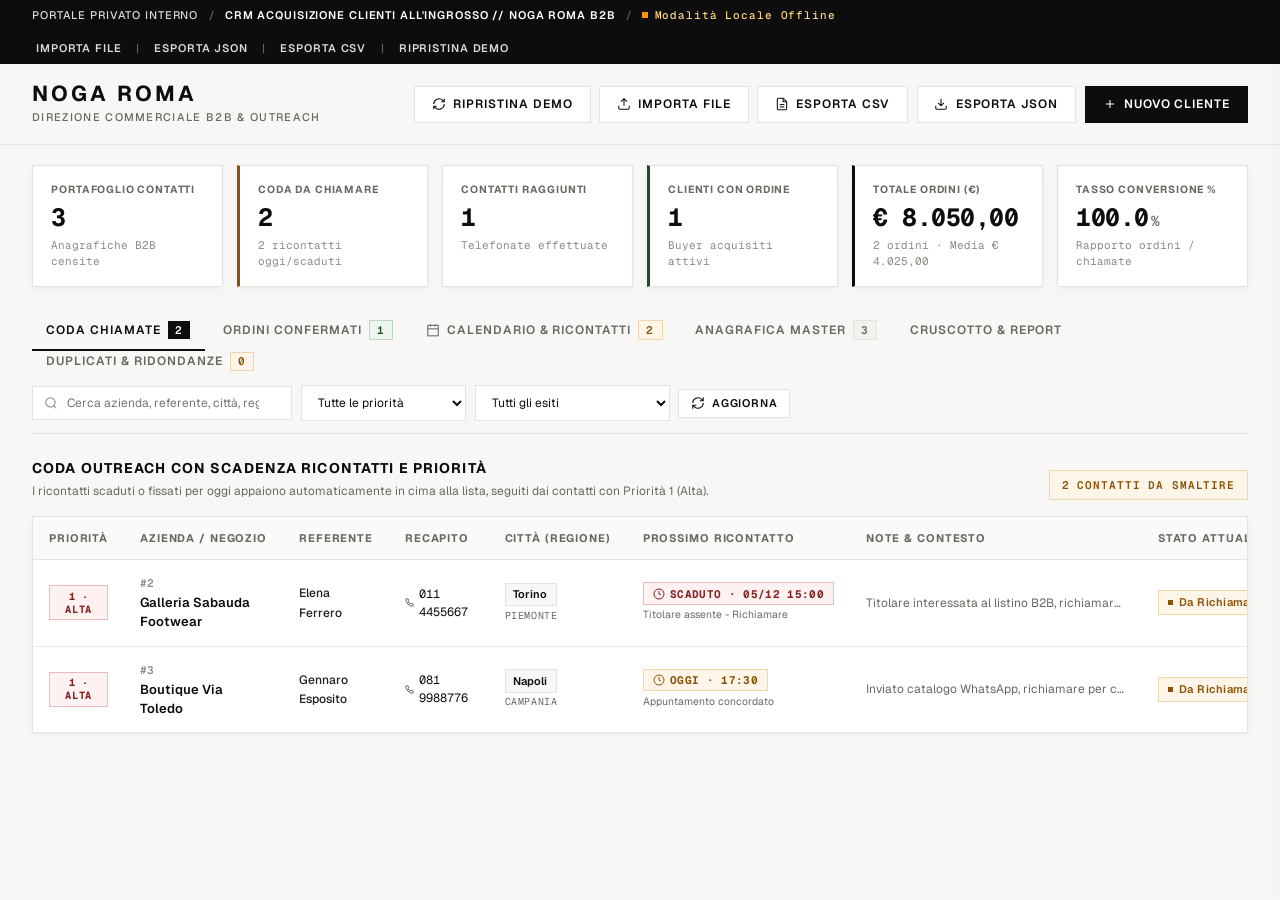
==== NOGA Gestionale.app/Contents/Resources/app/index.html @ 9439042c "feat(macos): add native macOS .app bundle generator crea_app_mac.py and 2h callback slot (MACOS-005)" ====
<!DOCTYPE html>
<html lang="it">
<head>
  <meta charset="UTF-8">
  <meta name="viewport" content="width=device-width, initial-scale=1.0">
  <title>NOGA ROMA | Gestionale B2B &amp; Acquisizione Clienti all'Ingrosso</title>
  <meta name="description" content="Piattaforma gestionale interna NOGA ROMA per l'acquisizione buyer all'ingrosso, calendarizzazione ricontatti in tempo reale, gestione ordini B2B e analisi territoriale.">

  <!-- Font ufficiale Geist & Geist Mono ispirato all'ecosistema NOGA ROMA -->
  <link rel="preconnect" href="https://fonts.googleapis.com">
  <link rel="preconnect" href="https://fonts.gstatic.com" crossorigin>
  <link href="https://fonts.googleapis.com/css2?family=Geist+Mono:wght@400;500;600;700&family=Geist:wght@300;400;500;600;700&display=swap" rel="stylesheet">

  <link rel="stylesheet" href="style.css">
</head>
<body>

  <!-- Top Announcement Bar (Stile Atelier NOGA ROMA) -->
  <div class="top-announcement-bar">
    <div class="announcement-content">
      <div class="announcement-left">
        <span class="system-tag">PORTALE PRIVATO INTERNO</span>
        <span class="divider">/</span>
        <span class="system-desc">CRM ACQUISIZIONE CLIENTI ALL'INGROSSO // NOGA ROMA B2B</span>
        <span class="divider">/</span>
        <span class="db-status-indicator online" id="dbStatusIndicator">
          <span class="status-dot"></span> SQLite Attivo (crm_ingrosso.db)
        </span>
      </div>
      <div class="announcement-actions">
        <button type="button" class="top-bar-link" id="topBtnImporta">Importa File</button>
        <span class="divider">|</span>
        <button type="button" class="top-bar-link" id="topBtnEsportaJson">Esporta JSON</button>
        <span class="divider">|</span>
        <button type="button" class="top-bar-link" id="topBtnEsportaCsv">Esporta CSV</button>
        <span class="divider">|</span>
        <button type="button" class="top-bar-link" id="topBtnRipristinaDemo">Ripristina Demo</button>
      </div>
    </div>
  </div>

  <!-- Header Principale Minimal & Luxury -->
  <header class="main-header">
    <div class="header-inner">
      <div class="brand-area">
        <h1 class="brand-title">NOGA ROMA</h1>
        <span class="brand-subtitle">DIREZIONE COMMERCIALE B2B &amp; OUTREACH</span>
      </div>

      <div class="header-actions">
        <button type="button" class="btn btn-outline" id="btnRipristinaDemo" title="Carica il dataset dimostrativo con ordini, ricontatti, regioni e duplicati">
          <svg class="icon" aria-hidden="true" viewBox="0 0 24 24" fill="none" stroke="currentColor" stroke-width="1.8">
            <path d="M3 12a9 9 0 0 1 15-6.7L21 8M21 3v5h-5M21 12a9 9 0 0 1-15 6.7L3 16M3 21v-5h5"/>
          </svg>
          Ripristina Demo
        </button>

        <button type="button" class="btn btn-outline" id="btnImportaJson" title="Importa da JSON, CSV, TXT o Copia-Incolla Excel">
          <svg class="icon" aria-hidden="true" viewBox="0 0 24 24" fill="none" stroke="currentColor" stroke-width="1.8">
            <path d="M21 15v4a2 2 0 0 1-2 2H5a2 2 0 0 1-2-2v-4M17 8l-5-5-5 5M12 3v12"/>
          </svg>
          Importa File
        </button>

        <button type="button" class="btn btn-outline" id="btnEsportaCsv" title="Scarica anagrafica e ordini in formato CSV per Excel">
          <svg class="icon" aria-hidden="true" viewBox="0 0 24 24" fill="none" stroke="currentColor" stroke-width="1.8">
            <path d="M14 2H6a2 2 0 0 0-2 2v16a2 2 0 0 0 2 2h12a2 2 0 0 0 2-2V8z"/>
            <polyline points="14 2 14 8 20 8"/>
            <line x1="8" y1="13" x2="16" y2="13"/>
            <line x1="8" y1="17" x2="16" y2="17"/>
          </svg>
          Esporta CSV
        </button>

        <button type="button" class="btn btn-outline" id="btnEsportaJson" title="Scarica backup completo in formato JSON">
          <svg class="icon" aria-hidden="true" viewBox="0 0 24 24" fill="none" stroke="currentColor" stroke-width="1.8">
            <path d="M21 15v4a2 2 0 0 1-2 2H5a2 2 0 0 1-2-2v-4M7 10l5 5 5-5M12 15V3"/>
          </svg>
          Esporta JSON
        </button>

        <button type="button" class="btn btn-primary" id="btnNuovoContatto">
          <svg class="icon" aria-hidden="true" viewBox="0 0 24 24" fill="none" stroke="currentColor" stroke-width="1.8">
            <path d="M12 5v14M5 12h14"/>
          </svg>
          Nuovo Cliente
        </button>
      </div>
    </div>
  </header>

  <!-- Cruscotto KPI Ribbon (6 Contatori) -->
  <section class="kpi-section" aria-label="Indicatori chiave di prestazione">
    <div class="kpi-grid kpi-grid-6">
      <div class="kpi-card" id="kpiTotaliCard">
        <div class="kpi-label">Portafoglio Contatti</div>
        <div class="kpi-value" id="kpiTotali">0</div>
        <div class="kpi-meta">Anagrafiche B2B censite</div>
      </div>

      <div class="kpi-card highlight-urgent" id="kpiDaChiamareCard">
        <div class="kpi-label">Coda Da Chiamare</div>
        <div class="kpi-value" id="kpiDaChiamare">0</div>
        <div class="kpi-meta" id="kpiDaChiamareMeta">Ordinati per scadenza e priorità</div>
      </div>

      <div class="kpi-card" id="kpiChiamatiCard">
        <div class="kpi-label">Contatti Raggiunti</div>
        <div class="kpi-value" id="kpiChiamati">0</div>
        <div class="kpi-meta">Telefonate effettuate</div>
      </div>

      <div class="kpi-card highlight-success" id="kpiOrdiniCard">
        <div class="kpi-label">Clienti con Ordine</div>
        <div class="kpi-value" id="kpiInteressati">0</div>
        <div class="kpi-meta">Buyer acquisiti attivi</div>
      </div>

      <div class="kpi-card highlight-noir" id="kpiFatturatoCard">
        <div class="kpi-label">Totale Ordini (&euro;)</div>
        <div class="kpi-value" id="kpiFatturato">&euro; 0,00</div>
        <div class="kpi-meta" id="kpiFatturatoMeta">0 ordini &middot; Media &euro; 0,00</div>
      </div>

      <div class="kpi-card" id="kpiConversionCard">
        <div class="kpi-label">Tasso Conversione %</div>
        <div class="kpi-value"><span id="kpiTasso">0.0</span><small>%</small></div>
        <div class="kpi-meta">Rapporto ordini / chiamate</div>
      </div>
    </div>
  </section>

  <!-- Contenitore Principale delle 6 Viste -->
  <main class="main-container">

    <!-- Barra Navigazione a 6 Tab + Filtri Rapidi -->
    <div class="view-navigation-bar">
      <nav class="nav-tabs" aria-label="Viste principali del gestionale">
        <button type="button" class="tab-btn active" data-tab="tab-coda">
          <span class="tab-title">Coda Chiamate</span>
          <span class="tab-badge" id="badgeCodaCount">0</span>
        </button>

        <button type="button" class="tab-btn" data-tab="tab-ordini">
          <span class="tab-title">Ordini Confermati</span>
          <span class="tab-badge success" id="badgeOrdiniCount">0</span>
        </button>

        <button type="button" class="tab-btn" data-tab="tab-calendario">
          <svg class="icon tab-icon" aria-hidden="true" viewBox="0 0 24 24" fill="none" stroke="currentColor" stroke-width="1.8">
            <rect x="3" y="4" width="18" height="18" rx="0" ry="0"/>
            <line x1="16" y1="2" x2="16" y2="6"/>
            <line x1="8" y1="2" x2="8" y2="6"/>
            <line x1="3" y1="10" x2="21" y2="10"/>
          </svg>
          <span class="tab-title">Calendario &amp; Ricontatti</span>
          <span class="tab-badge warning" id="badgeCalendarioCount" title="Appuntamenti di Oggi + Scaduti">0</span>
        </button>

        <button type="button" class="tab-btn" data-tab="tab-anagrafica">
          <span class="tab-title">Anagrafica Master</span>
          <span class="tab-badge secondary" id="badgeTotaleCount">0</span>
        </button>

        <button type="button" class="tab-btn" data-tab="tab-analitiche">
          <span class="tab-title">Cruscotto &amp; Report</span>
        </button>

        <button type="button" class="tab-btn" data-tab="tab-duplicati">
          <span class="tab-title">Duplicati &amp; Ridondanze</span>
          <span class="tab-badge warning" id="badgeDuplicatiCount">0</span>
        </button>
      </nav>

      <!-- Barra di Ricerca Veloce e Filtri Globali -->
      <div class="quick-filter-area">
        <div class="search-input-wrapper">
          <svg class="search-icon" aria-hidden="true" viewBox="0 0 24 24" fill="none" stroke="currentColor" stroke-width="1.8">
            <circle cx="11" cy="11" r="8"/>
            <path d="m21 21-4.35-4.35"/>
          </svg>
          <input type="text" id="searchInput" placeholder="Cerca azienda, referente, città, regione, tel..." autocomplete="off" aria-label="Cerca contatti">
          <button type="button" class="clear-search-btn hidden" id="clearSearchBtn" title="Cancella ricerca" aria-label="Cancella ricerca">&times;</button>
        </div>

        <select id="filterPrioritaSelect" class="filter-select" aria-label="Filtra per priorità">
          <option value="">Tutte le priorità</option>
          <option value="1">Priorità 1 &mdash; Alta</option>
          <option value="2">Priorità 2 &mdash; Normale</option>
          <option value="3">Priorità 3 &mdash; Bassa</option>
        </select>

        <select id="filterEsitoSelect" class="filter-select" aria-label="Filtra per esito commerciale">
          <option value="">Tutti gli esiti</option>
          <option value="In attesa">In attesa</option>
          <option value="Interessato (Ordine preso)">Interessato (Ordine preso)</option>
          <option value="Da richiamare">Da richiamare</option>
          <option value="Non interessato (Rifiutato)">Non interessato (Rifiutato)</option>
        </select>

        <button type="button" class="btn btn-outline btn-sm" id="btnRefresh" title="Sincronizza con SQLite">
          <svg class="icon" aria-hidden="true" viewBox="0 0 24 24" fill="none" stroke="currentColor" stroke-width="1.8">
            <path d="M21 2v6h-6M3 12a9 9 0 0 1 15-6.7L21 8M3 22v-6h6M21 12a9 9 0 0 1-15 6.7L3 16"/>
          </svg>
          Aggiorna
        </button>
      </div>
    </div>

    <!-- ==================================================================== -->
    <!-- TAB 1: CODA CHIAMATE (CON SCADENZA RICONTATTI & PRIORITÀ)            -->
    <!-- ==================================================================== -->
    <section class="tab-content active" id="tab-coda" aria-label="Coda Chiamate">
      <div class="section-meta-header">
        <div>
          <h2 class="section-title">CODA OUTREACH CON SCADENZA RICONTATTI E PRIORITÀ</h2>
          <p class="section-subtitle">I ricontatti scaduti o fissati per oggi appaiono automaticamente in cima alla lista, seguiti dai contatti con Priorità 1 (Alta).</p>
        </div>
        <div class="coda-summary-badge" id="codaSummaryBadge">
          0 CONTATTI DA SMALTIRE
        </div>
      </div>

      <div class="table-card">
        <div class="table-responsive">
          <table class="data-table" id="tableCoda">
            <thead>
              <tr>
                <th class="col-prio">Priorità</th>
                <th>Azienda / Negozio</th>
                <th>Referente</th>
                <th class="col-phone">Recapito</th>
                <th class="col-city">Città (Regione)</th>
                <th class="col-callback">Prossimo Ricontatto</th>
                <th>Note &amp; Contesto</th>
                <th class="col-status">Stato Attuale</th>
                <th class="col-actions-wide">Azioni Operatore</th>
              </tr>
            </thead>
            <tbody id="tbodyCoda"></tbody>
          </table>
        </div>
        <div class="empty-state hidden" id="emptyCoda">
          <div class="empty-icon-box">
            <svg aria-hidden="true" viewBox="0 0 24 24" fill="none" stroke="currentColor" stroke-width="1.5">
              <path d="M22 11.08V12a10 10 0 1 1-5.93-9.14M22 4 12 14.01l-3-3"/>
            </svg>
          </div>
          <h3 class="empty-title">Coda Chiamate Esaurita</h3>
          <p class="empty-desc">Nessun contatto in coda con i filtri correnti. Aggiungi nuovi clienti o importa un file per proseguire.</p>
        </div>
      </div>
    </section>

    <!-- ==================================================================== -->
    <!-- TAB 2: CALENDARIO & AGENDA RICONTATTI IN TEMPO REALE                 -->
    <!-- ==================================================================== -->
    <section class="tab-content" id="tab-calendario" aria-label="Calendario e Agenda Ricontatti">
      <div class="section-meta-header">
        <div>
          <h2 class="section-title">CALENDARIO INTERATTIVO &amp; AGENDA OPERATIVA RICONTATTI</h2>
          <p class="section-subtitle">Pianificazione in tempo reale di appuntamenti telefonici, clienti non raggiungibili e follow-up ordini B2B.</p>
        </div>

        <div class="calendar-kpi-pills">
          <div class="cal-stat-pill danger" id="calPillScaduti" title="Filtra appuntamenti scaduti o di oggi">
            <span class="cal-stat-dot"></span>
            <span class="cal-stat-label">Scaduti:</span>
            <span class="cal-stat-num mono" id="calCountScaduti">0</span>
          </div>
          <div class="cal-stat-pill warning" id="calPillOggi" title="Filtra appuntamenti di oggi">
            <span class="cal-stat-dot"></span>
            <span class="cal-stat-label">Oggi:</span>
            <span class="cal-stat-num mono" id="calCountOggi">0</span>
          </div>
          <div class="cal-stat-pill neutral" id="calPillFuturi" title="Mostra tutti gli appuntamenti pianificati">
            <span class="cal-stat-dot"></span>
            <span class="cal-stat-label">Futuri:</span>
            <span class="cal-stat-num mono" id="calCountFuturi">0</span>
          </div>
          <div class="cal-stat-pill noir" id="calPillTotale">
            <span class="cal-stat-label">Totale Agenda:</span>
            <span class="cal-stat-num mono" id="calCountTotale">0</span>
          </div>
        </div>
      </div>

      <!-- Layout a 2 Colonne: Griglia Mensile a Sinistra + Agenda Operativa a Destra -->
      <div class="calendar-workspace-grid">

        <!-- COLONNA SINISTRA: GRIGLIA CALENDARIO MENSILE INTERATTIVA -->
        <div class="calendar-month-panel">
          <div class="calendar-nav-header">
            <button type="button" class="btn btn-outline btn-xs" id="btnCalPrevMonth" aria-label="Mese precedente">
              <svg class="icon" aria-hidden="true" viewBox="0 0 24 24" fill="none" stroke="currentColor" stroke-width="2">
                <polyline points="15 18 9 12 15 6"/>
              </svg>
              Mese Prec.
            </button>

            <div class="calendar-current-month-wrap">
              <h3 class="calendar-month-title" id="calMonthYearLabel">OTTOBRE 2026</h3>
              <button type="button" class="btn-cal-today" id="btnCalToday">Vai a Oggi</button>
            </div>

            <button type="button" class="btn btn-outline btn-xs" id="btnCalNextMonth" aria-label="Mese successivo">
              Mese Succ.
              <svg class="icon" aria-hidden="true" viewBox="0 0 24 24" fill="none" stroke="currentColor" stroke-width="2">
                <polyline points="9 18 15 12 9 6"/>
              </svg>
            </button>
          </div>

          <!-- Intestazione Giorni della Settimana (Lun - Dom) -->
          <div class="calendar-weekdays-row" role="row">
            <div class="cal-weekday">LUN</div>
            <div class="cal-weekday">MAR</div>
            <div class="cal-weekday">MER</div>
            <div class="cal-weekday">GIO</div>
            <div class="cal-weekday">VEN</div>
            <div class="cal-weekday">SAB</div>
            <div class="cal-weekday">DOM</div>
          </div>

          <!-- Griglia Dinamica Giorni del Mese -->
          <div class="calendar-days-grid" id="calendarDaysGrid" role="grid" aria-label="Giorni del mese"></div>

          <!-- Legenda Stati Calendario -->
          <div class="calendar-legend-footer">
            <div class="legend-item">
              <span class="legend-swatch swatch-scaduto"></span>
              <span>Scaduto / In Ritardo</span>
            </div>
            <div class="legend-item">
              <span class="legend-swatch swatch-oggi"></span>
              <span>Oggi (Da Chiamare)</span>
            </div>
            <div class="legend-item">
              <span class="legend-swatch swatch-futuro"></span>
              <span>Programmato Futuro</span>
            </div>
          </div>
        </div>

        <!-- COLONNA DESTRA: AGENDA OPERATIVA IN TEMPO REALE -->
        <div class="calendar-agenda-panel">
          <div class="agenda-panel-header">
            <div>
              <span class="card-tag" id="agendaHeaderEyebrow">AGENDA OPERATIVA</span>
              <h3 class="card-title" id="agendaHeaderTitle">TUTTI I RICONTATTI PIANIFICATI</h3>
            </div>

            <div class="segmented-switch" role="group" aria-label="Filtro rapido agenda">
              <button type="button" class="seg-btn active" id="btnAgendaFilterTutti" data-cal-filter="tutti">
                Tutti i Pianificati
              </button>
              <button type="button" class="seg-btn" id="btnAgendaFilterOggiScaduti" data-cal-filter="oggi_scaduti">
                Oggi &amp; Scaduti
              </button>
              <button type="button" class="seg-btn" id="btnAgendaFilterGiorno" data-cal-filter="giorno">
                <span id="labelAgendaFilterGiorno">Giorno Selezionato</span>
              </button>
            </div>
          </div>

          <div class="agenda-cards-list" id="agendaCardsContainer"></div>

          <div class="empty-state hidden" id="emptyAgenda">
            <div class="empty-icon-box">
              <svg aria-hidden="true" viewBox="0 0 24 24" fill="none" stroke="currentColor" stroke-width="1.5">
                <rect x="3" y="4" width="18" height="18" rx="0" ry="0"/>
                <line x1="16" y1="2" x2="16" y2="6"/>
                <line x1="8" y1="2" x2="8" y2="6"/>
                <line x1="3" y1="10" x2="21" y2="10"/>
              </svg>
            </div>
            <h3 class="empty-title" id="emptyAgendaTitle">Nessun Appuntamento in Agenda</h3>
            <p class="empty-desc" id="emptyAgendaDesc">Non ci sono ricontatti programmati per il filtro o la data selezionata. Clicca su "Pianifica" su qualsiasi cliente per fissare un appuntamento.</p>
          </div>
        </div>

      </div>
    </section>

    <!-- ==================================================================== -->
    <!-- TAB 3: ORDINI CONFERMATI (GRAFICO TOP CLIENTI + TABELLA ORDINI)      -->
    <!-- ==================================================================== -->
    <section class="tab-content" id="tab-ordini" aria-label="Ordini Confermati">
      <div class="section-meta-header">
        <div>
          <h2 class="section-title">PORTAFOGLIO ORDINI CONFERMATI &amp; RIASSORTIMENTI B2B</h2>
          <p class="section-subtitle">Analisi del valore economico per singolo buyer e gestione degli ordini ricorrenti nel tempo.</p>
        </div>
        <div class="header-inline-controls">
          <button type="button" class="btn btn-outline btn-sm" id="btnVaiAnalisiTerritoriale">
            <svg class="icon" aria-hidden="true" viewBox="0 0 24 24" fill="none" stroke="currentColor" stroke-width="1.8">
              <path d="M18 20V10M12 20V4M6 20v-6"/>
            </svg>
            Analisi per Città / Regione
          </button>
        </div>
      </div>

      <!-- Grafico Semplice Analisi Clienti (Barre Orizzontali CSS/SVG) -->
      <div class="analytics-card chart-panel-spaced">
        <div class="card-head">
          <div>
            <h3 class="card-title">GRAFICO ANALISI CLIENTI PER ORDINI CONFERMATI</h3>
            <span class="card-tag">CONFRONTO BUYER ATTIVI (VALORI IN EURO &euro; E N&deg; ORDINI)</span>
          </div>
          <div class="segmented-switch" role="group" aria-label="Ordina grafico clienti">
            <button type="button" class="seg-btn active" id="btnOrdiniSortEuro" data-sort="totale_ordini">Ordina per Totale &euro;</button>
            <button type="button" class="seg-btn" id="btnOrdiniSortNum" data-sort="numero_ordini">Ordina per N&deg; Ordini</button>
          </div>
        </div>
        <div id="chartTopClientiContainer" class="bar-chart-container"></div>
      </div>

      <!-- Tabella Ordini Confermati -->
      <div class="table-card">
        <div class="table-responsive">
          <table class="data-table" id="tableOrdini">
            <thead>
              <tr>
                <th class="col-prio">Priorità</th>
                <th>Azienda</th>
                <th>Referente</th>
                <th class="col-phone">Telefono</th>
                <th class="col-city">Città (Regione)</th>
                <th class="col-center">N&deg; Ordini</th>
                <th class="col-amount">Totale Ordini (&euro;)</th>
                <th class="col-date">Ultimo Ordine</th>
                <th class="col-actions-wide">Azioni Rapide</th>
              </tr>
            </thead>
            <tbody id="tbodyOrdini"></tbody>
          </table>
        </div>
        <div class="empty-state hidden" id="emptyOrdini">
          <div class="empty-icon-box">
            <svg aria-hidden="true" viewBox="0 0 24 24" fill="none" stroke="currentColor" stroke-width="1.5">
              <path d="M6 2 3 6v14a2 2 0 0 0 2 2h14a2 2 0 0 0 2-2V6l-3-4z"/>
              <line x1="3" y1="6" x2="21" y2="6"/>
              <path d="M16 10a4 4 0 0 1-8 0"/>
            </svg>
          </div>
          <h3 class="empty-title">Nessun Ordine Confermato</h3>
          <p class="empty-desc">Registra un esito "Interessato (Ordine preso)" con importo in Euro oppure clicca su "+ Nuovo Ordine (&euro;)" per popolare questa sezione.</p>
        </div>
      </div>
    </section>

    <!-- ==================================================================== -->
    <!-- TAB 4: ANAGRAFICA MASTER                                             -->
    <!-- ==================================================================== -->
    <section class="tab-content" id="tab-anagrafica" aria-label="Anagrafica Master">
      <div class="section-meta-header">
        <div>
          <h2 class="section-title">REGISTRO ANAGRAFICO MASTER</h2>
          <p class="section-subtitle">Catalogo completo dei negozi e buyer con referente, regione geografica, priorità, ricontatti e storico ordini.</p>
        </div>
        <div class="table-actions-toolbar">
          <span class="results-counter" id="anagraficaCounter">Visualizzati: 0 contatti</span>
        </div>
      </div>

      <div class="table-card">
        <div class="table-responsive">
          <table class="data-table" id="tableAnagrafica">
            <thead>
              <tr>
                <th class="col-prio">Priorità</th>
                <th>Ragione Sociale</th>
                <th>Referente / Buyer</th>
                <th class="col-phone">Telefono</th>
                <th class="col-city">Città (Regione)</th>
                <th class="col-callback">Prossimo Ricontatto</th>
                <th class="col-amount">Totale Ordini (&euro;)</th>
                <th class="col-status">Esito Commerciale</th>
                <th class="col-date">Ultimo Contatto</th>
                <th class="col-actions-wide">Opzioni</th>
              </tr>
            </thead>
            <tbody id="tbodyAnagrafica"></tbody>
          </table>
        </div>
        <div class="empty-state hidden" id="emptyAnagrafica">
          <div class="empty-icon-box">
            <svg aria-hidden="true" viewBox="0 0 24 24" fill="none" stroke="currentColor" stroke-width="1.5">
              <circle cx="11" cy="11" r="8"/>
              <path d="m21 21-4.35-4.35"/>
            </svg>
          </div>
          <h3 class="empty-title">Nessun Contatto Trovato</h3>
          <p class="empty-desc">Non ci sono record corrispondenti ai filtri impostati. Prova a modificare i criteri di ricerca.</p>
        </div>
      </div>
    </section>

    <!-- ==================================================================== -->
    <!-- TAB 5: CRUSCOTTO & REPORT (FUNNEL + ANALISI CITTÀ E REGIONE)         -->
    <!-- ==================================================================== -->
    <section class="tab-content" id="tab-analitiche" aria-label="Cruscotto e Report">
      <div class="section-meta-header">
        <div>
          <h2 class="section-title">CRUSCOTTO DIREZIONALE &amp; ANALISI TERRITORIALE</h2>
          <p class="section-subtitle">Metriche di conversione telefonica, rendimento economico degli ordini e distribuzione per Regione e Città.</p>
        </div>
      </div>

      <div class="analytics-cards-grid">
        <!-- Card 1: Funnel di Conversione -->
        <div class="analytics-card">
          <div class="card-head">
            <h3 class="card-title">FUNNEL COMMERCIALE</h3>
            <span class="card-tag">CONVERSIONE OUTREACH</span>
          </div>
          <div class="funnel-container">
            <div class="funnel-step">
              <div class="funnel-header">
                <span>1. Portafoglio Totale Censito</span>
                <span class="funnel-num" id="funnelTotali">0</span>
              </div>
              <div class="progress-bar-track">
                <div class="progress-bar-fill full-width"></div>
              </div>
            </div>

            <div class="funnel-step">
              <div class="funnel-header">
                <span>2. Contatti Raggiunti Telefonicamente</span>
                <span class="funnel-num" id="funnelChiamati">0</span>
              </div>
              <div class="progress-bar-track">
                <div class="progress-bar-fill" id="funnelChiamatiBar"></div>
              </div>
            </div>

            <div class="funnel-step highlight-step">
              <div class="funnel-header">
                <span>3. Clienti con Ordine Confermato</span>
                <span class="funnel-num" id="funnelInteressati">0</span>
              </div>
              <div class="progress-bar-track">
                <div class="progress-bar-fill success" id="funnelInteressatiBar"></div>
              </div>
            </div>
          </div>
        </div>

        <!-- Card 2: Ripartizione Esiti -->
        <div class="analytics-card">
          <div class="card-head">
            <h3 class="card-title">STATO DELLA CAMPAGNA</h3>
            <span class="card-tag">RIPARTIZIONE ESITI</span>
          </div>
          <div class="breakdown-list">
            <div class="breakdown-row">
              <div class="breakdown-label">
                <span class="badge badge-success"><span class="badge-dot"></span> Interessato (Ordine preso)</span>
              </div>
              <div class="breakdown-val" id="statInteressati">0</div>
            </div>

            <div class="breakdown-row">
              <div class="breakdown-label">
                <span class="badge badge-warning"><span class="badge-dot"></span> Da richiamare</span>
              </div>
              <div class="breakdown-val" id="statDaRichiamare">0</div>
            </div>

            <div class="breakdown-row">
              <div class="breakdown-label">
                <span class="badge badge-danger"><span class="badge-dot"></span> Non interessato (Rifiutato)</span>
              </div>
              <div class="breakdown-val" id="statRifiutati">0</div>
            </div>

            <div class="breakdown-row">
              <div class="breakdown-label">
                <span class="badge badge-neutral"><span class="badge-dot"></span> In attesa</span>
              </div>
              <div class="breakdown-val" id="statInAttesa">0</div>
            </div>
          </div>
        </div>

        <!-- Card 3: Riepilogo Finanziario Ordini B2B -->
        <div class="analytics-card">
          <div class="card-head">
            <h3 class="card-title">PERFORMANCE ORDINI (&euro;)</h3>
            <span class="card-tag">KPI ECONOMICI</span>
          </div>
          <div class="specs-list">
            <div class="spec-item">
              <span class="spec-k">Fatturato Totale Ordini:</span>
              <span class="spec-v" id="specFatturatoTotale">&euro; 0,00</span>
            </div>
            <div class="spec-item">
              <span class="spec-k">Totale Ordini Registrati:</span>
              <span class="spec-v" id="specNumeroOrdini">0</span>
            </div>
            <div class="spec-item">
              <span class="spec-k">Valore Medio Ordine (AOV):</span>
              <span class="spec-v" id="specValoreMedio">&euro; 0,00</span>
            </div>
            <div class="spec-item">
              <span class="spec-k">Completamento Coda:</span>
              <span class="spec-v" id="specCompletamento">0.0%</span>
            </div>
            <div class="spec-item">
              <span class="spec-k">Anomalie / Duplicati Attivi:</span>
              <span class="spec-v" id="specDuplicatiCount">0 gruppi</span>
            </div>
          </div>
        </div>
      </div>

      <!-- Pannello Analisi Territoriale per Città e Regione (Grafico CSS/SVG) -->
      <div class="analytics-card territorial-panel" id="panelAnalisiTerritoriale">
        <div class="card-head">
          <div>
            <h3 class="card-title">ANALISI TERRITORIALE PER CITTÀ E REGIONE</h3>
            <span class="card-tag">DISTRIBUZIONE GEOGRAFICA FATTURATO (&euro;) E CLIENTI ACQUISITI</span>
          </div>
          <div class="segmented-switch" role="group" aria-label="Seleziona dimensione geografica">
            <button type="button" class="seg-btn active" id="btnGeoRegione" data-geo="regioni">Per Regione</button>
            <button type="button" class="seg-btn" id="btnGeoCitta" data-geo="citta">Per Città</button>
          </div>
        </div>
        <div id="chartTerritorialeContainer" class="bar-chart-container"></div>
      </div>
    </section>

    <!-- ==================================================================== -->
    <!-- TAB 6: DUPLICATI & RIDONDANZE (BONIFICA E MERGE SCHEDE)              -->
    <!-- ==================================================================== -->
    <section class="tab-content" id="tab-duplicati" aria-label="Duplicati e Ridondanze">
      <div class="section-meta-header">
        <div>
          <h2 class="section-title">FILTRO ERRORI, RIDONDANZE &amp; BONIFICA CLIENTI DOPPI</h2>
          <p class="section-subtitle">Rilevamento automatico di numeri telefonici identici (anche con prefissi/spazi diversi) e ragioni sociali omonime. Unisci le schede senza perdere storico ordini o note.</p>
        </div>
        <div class="coda-summary-badge" id="duplicatiSummaryBadge">
          0 GRUPPI RILEVATI
        </div>
      </div>

      <div id="duplicatiGroupsContainer" class="duplicates-groups-wrapper"></div>

      <div class="table-card hidden" id="emptyDuplicatiCard">
        <div class="empty-state">
          <div class="empty-icon-box">
            <svg aria-hidden="true" viewBox="0 0 24 24" fill="none" stroke="currentColor" stroke-width="1.5">
              <path d="M22 11.08V12a10 10 0 1 1-5.93-9.14M22 4 12 14.01l-3-3"/>
            </svg>
          </div>
          <h3 class="empty-title">Database Integro &mdash; Zero Ridondanze</h3>
          <p class="empty-desc">Non sono stati rilevati contatti con numero di telefono duplicato o ragione sociale coincidente.</p>
        </div>
      </div>
    </section>

  </main>

  <!-- ====================================================================== -->
  <!-- MODAL 1: REGISTRA ESITO CHIAMATA (+ ORDINE € + CALENDARIZZA RICONTATTO)-->
  <!-- ====================================================================== -->
  <div class="modal-backdrop" id="modalEsitoBackdrop" role="dialog" aria-modal="true" aria-labelledby="modalEsitoAziendaTitle">
    <div class="modal-container modal-lg">
      <div class="modal-header">
        <div>
          <span class="modal-eyebrow">REGISTRAZIONE ESITO TELEFONATA, ORDINE &amp; RICONTATTO</span>
          <h3 class="modal-title" id="modalEsitoAziendaTitle">Azienda</h3>
        </div>
        <button type="button" class="modal-close-btn" id="modalEsitoCloseBtn" aria-label="Chiudi modale">&times;</button>
      </div>

      <form id="formRegistraEsito" class="modal-body">
        <input type="hidden" id="esitoIdContatto">

        <div class="lead-quick-info">
          <div class="info-cell">
            <span class="info-k">Telefono:</span>
            <span class="info-v mono" id="modalEsitoTelefono">-</span>
          </div>
          <div class="info-cell">
            <span class="info-k">Località:</span>
            <span class="info-v" id="modalEsitoCitta">-</span>
          </div>
          <div class="info-cell">
            <span class="info-k">Storico Ordini:</span>
            <span class="info-v mono" id="modalEsitoTotaleOrdini">&euro; 0,00</span>
          </div>
        </div>

        <!-- Pulsante Rapido Non Risponde / Occupato (1-Click) -->
        <div class="quick-outcome-banner">
          <span class="quick-outcome-label">Azione Rapida Telefono:</span>
          <button type="button" class="btn btn-outline btn-xs" id="btnQuickNonRisponde">
            <svg class="icon" aria-hidden="true" viewBox="0 0 24 24" fill="none" stroke="currentColor" stroke-width="1.8">
              <rect x="3" y="4" width="18" height="18" rx="0" ry="0"/>
              <line x1="16" y1="2" x2="16" y2="6"/>
              <line x1="8" y1="2" x2="8" y2="6"/>
              <line x1="3" y1="10" x2="21" y2="10"/>
            </svg>
            Non risponde &rarr; Richiama tra 2 ore
          </button>
        </div>

        <div class="form-row">
          <div class="form-group flex-1">
            <label class="form-label" for="esitoInputReferente">Referente / Buyer Negozio</label>
            <input type="text" id="esitoInputReferente" class="form-control" placeholder="Nome del titolare o buyer...">
          </div>
          <div class="form-group flex-1">
            <label class="form-label" for="esitoSelectPriorita">Priorità Contatto</label>
            <select id="esitoSelectPriorita" class="form-control">
              <option value="1">1 &mdash; Alta / Massima Urgenza</option>
              <option value="2">2 &mdash; Normale</option>
              <option value="3">3 &mdash; Bassa</option>
            </select>
          </div>
        </div>

        <div class="form-row">
          <div class="form-group flex-1">
            <label class="form-label" for="selectChiamato">Contatto telefonico avvenuto?</label>
            <select id="selectChiamato" class="form-control" required>
              <option value="Sì">Sì (Risposta ottenuta)</option>
              <option value="No">No (Non risponde / occupato)</option>
            </select>
          </div>

          <div class="form-group flex-1">
            <label class="form-label" for="selectEsito">Esito Commerciale</label>
            <select id="selectEsito" class="form-control" required>
              <option value="Interessato (Ordine preso)">Interessato (Ordine preso)</option>
              <option value="Da richiamare">Da richiamare</option>
              <option value="Non interessato (Rifiutato)">Non interessato (Rifiutato)</option>
              <option value="In attesa">In attesa</option>
            </select>
          </div>
        </div>

        <!-- Box Importo Ordine (€) mostrato/evidenziato quando l'esito è Interessato -->
        <div class="order-amount-highlight-box" id="boxImportoOrdineEsito">
          <div class="form-group">
            <label class="form-label" for="inputImportoOrdineChiamata">Importo Ordine Confermato (&euro;)</label>
            <input type="number" step="0.01" min="0" id="inputImportoOrdineChiamata" class="form-control mono" placeholder="Es. 2450.00 (Lascia 0 se nessun nuovo ordine in questa chiamata)">
            <span class="form-hint">Se maggiore di 0 &euro;, verrà creato un record nello storico ordini e sommato al totale del cliente.</span>
          </div>
        </div>

        <!-- Blocco Calendarizza Ricontatto / Appuntamento -->
        <div class="schedule-callback-box" id="boxCalendarizzaEsito">
          <div class="schedule-box-header">
            <div class="schedule-box-title">
              <svg class="icon" aria-hidden="true" viewBox="0 0 24 24" fill="none" stroke="currentColor" stroke-width="1.8">
                <rect x="3" y="4" width="18" height="18" rx="0" ry="0"/>
                <line x1="16" y1="2" x2="16" y2="6"/>
                <line x1="8" y1="2" x2="8" y2="6"/>
                <line x1="3" y1="10" x2="21" y2="10"/>
              </svg>
              <span>CALENDARIZZA RICONTATTO / APPUNTAMENTO (OPZIONALE)</span>
            </div>
            <button type="button" class="btn-link-clear" id="btnEsitoRimuoviRicontatto">Rimuovi Ricontatto</button>
          </div>

          <div class="schedule-quick-slots" aria-label="Pulsanti rapidi data e ora a 1 click">
            <button type="button" class="slot-btn" data-target-prefix="esito" data-quick-slot="tra_1_ora">Tra 1 Ora</button>
            <button type="button" class="slot-btn" data-target-prefix="esito" data-quick-slot="tra_2_ore">Tra 2 Ore</button>
            <button type="button" class="slot-btn" data-target-prefix="esito" data-quick-slot="oggi_pomeriggio">Oggi Pomeriggio (15:30)</button>
            <button type="button" class="slot-btn" data-target-prefix="esito" data-quick-slot="domani_mattina">Domani Mattina (10:00)</button>
            <button type="button" class="slot-btn" data-target-prefix="esito" data-quick-slot="domani_pomeriggio">Domani Pomeriggio (16:00)</button>
            <button type="button" class="slot-btn" data-target-prefix="esito" data-quick-slot="lunedi_prossimo">Lunedì Prossimo (10:00)</button>
          </div>

          <div class="form-row schedule-inputs-row">
            <div class="form-group flex-1">
              <label class="form-label" for="esitoInputDataRicontatto">Data Ricontatto</label>
              <input type="date" id="esitoInputDataRicontatto" class="form-control mono">
            </div>
            <div class="form-group flex-1">
              <label class="form-label" for="esitoInputOraRicontatto">Ora Ricontatto</label>
              <input type="time" id="esitoInputOraRicontatto" class="form-control mono">
            </div>
            <div class="form-group flex-2">
              <label class="form-label" for="esitoSelectMotivoRicontatto">Motivo del Ricontatto</label>
              <select id="esitoSelectMotivoRicontatto" class="form-control">
                <option value="">-- Seleziona motivo ricontatto --</option>
                <option value="Non risponde - Riprovare">Non risponde / Segreteria (Riprovare)</option>
                <option value="Titolare assente - Richiamare">Titolare assente (Richiamare in orario concordato)</option>
                <option value="Appuntamento concordato">Appuntamento telefonico concordato</option>
                <option value="Follow-up nuovo ordine">Follow-up cliente acquisito (Proposta nuovo ordine)</option>
              </select>
            </div>
          </div>
        </div>

        <div class="form-group">
          <label class="form-label" for="textareaNuoveNote">Note Commerciali / Dettaglio Ordine</label>
          <div class="quick-chips-bar" aria-label="Note rapide a 1 click">
            <button type="button" class="chip-btn" data-chip="Richiamare nel pomeriggio">+ Richiamare pomeriggio</button>
            <button type="button" class="chip-btn" data-chip="Titolare assente, riprovare domani">+ Titolare assente</button>
            <button type="button" class="chip-btn" data-chip="Inviare catalogo e foto su WhatsApp">+ Inviare catalogo WhatsApp</button>
            <button type="button" class="chip-btn" data-chip="Richiede listino B2B aggiornato">+ Richiede listino B2B</button>
          </div>
          <textarea id="textareaNuoveNote" class="form-control" rows="2" placeholder="Annotazioni sulla conversazione o composizione dell'ordine..."></textarea>
        </div>

        <div class="notes-history-section" id="modalEsitoStoricoWrapper">
          <div class="history-label">Storico Note Precedenti:</div>
          <div class="history-content mono" id="modalEsitoStoricoNote">Nessuna nota precedente.</div>
        </div>

        <div class="modal-footer">
          <button type="button" class="btn btn-outline" id="btnAnnullaEsito">Annulla</button>
          <button type="submit" class="btn btn-primary" id="btnSalvaEsito">Salva Esito Telefonata</button>
        </div>
      </form>
    </div>
  </div>

  <!-- ====================================================================== -->
  <!-- MODAL 2: PIANIFICA / SPOSTA RICONTATTO RAPIDO (DA TABELLE E CALENDARIO)-->
  <!-- ====================================================================== -->
  <div class="modal-backdrop" id="modalPianificaBackdrop" role="dialog" aria-modal="true" aria-labelledby="modalPianificaTitle">
    <div class="modal-container modal-lg">
      <div class="modal-header">
        <div>
          <span class="modal-eyebrow">CALENDARIZZAZIONE IN TEMPO REALE</span>
          <h3 class="modal-title" id="modalPianificaTitle">Pianifica Ricontatto</h3>
        </div>
        <button type="button" class="modal-close-btn" id="modalPianificaCloseBtn" aria-label="Chiudi modale">&times;</button>
      </div>

      <form id="formPianificaRicontatto" class="modal-body">
        <input type="hidden" id="pianificaIdContatto">

        <div class="lead-quick-info">
          <div class="info-cell">
            <span class="info-k">Cliente:</span>
            <span class="info-v" id="modalPianificaAzienda">-</span>
          </div>
          <div class="info-cell">
            <span class="info-k">Telefono:</span>
            <span class="info-v mono" id="modalPianificaTelefono">-</span>
          </div>
          <div class="info-cell">
            <span class="info-k">Ricontatto Attuale:</span>
            <span class="info-v mono" id="modalPianificaAttuale">Nessuno</span>
          </div>
        </div>

        <div class="schedule-callback-box active-box">
          <div class="schedule-box-header">
            <div class="schedule-box-title">
              <svg class="icon" aria-hidden="true" viewBox="0 0 24 24" fill="none" stroke="currentColor" stroke-width="1.8">
                <rect x="3" y="4" width="18" height="18" rx="0" ry="0"/>
                <line x1="16" y1="2" x2="16" y2="6"/>
                <line x1="8" y1="2" x2="8" y2="6"/>
                <line x1="3" y1="10" x2="21" y2="10"/>
              </svg>
              <span>SELEZIONA SLOT RAPIDO A 1 CLICK OPPURE DATA E ORA PERSONALIZZATE</span>
            </div>
            <button type="button" class="btn-link-clear" id="btnPianificaRimuovi">Rimuovi dal Calendario</button>
          </div>

          <div class="schedule-quick-slots" aria-label="Scelte rapide orario ricontatto">
            <button type="button" class="slot-btn" data-target-prefix="pianifica" data-quick-slot="tra_1_ora">Tra 1 Ora</button>
            <button type="button" class="slot-btn" data-target-prefix="pianifica" data-quick-slot="tra_2_ore">Tra 2 Ore</button>
            <button type="button" class="slot-btn" data-target-prefix="pianifica" data-quick-slot="oggi_pomeriggio">Oggi Pomeriggio (15:30)</button>
            <button type="button" class="slot-btn" data-target-prefix="pianifica" data-quick-slot="domani_mattina">Domani Mattina (10:00)</button>
            <button type="button" class="slot-btn" data-target-prefix="pianifica" data-quick-slot="domani_pomeriggio">Domani Pomeriggio (16:00)</button>
            <button type="button" class="slot-btn" data-target-prefix="pianifica" data-quick-slot="lunedi_prossimo">Lunedì Prossimo (10:00)</button>
            <button type="button" class="slot-btn" data-target-prefix="pianifica" data-quick-slot="piu_1_giorno">+1 Giorno (Stessa Ora)</button>
          </div>

          <div class="form-row schedule-inputs-row">
            <div class="form-group flex-1">
              <label class="form-label" for="pianificaInputData">Data Appuntamento *</label>
              <input type="date" id="pianificaInputData" class="form-control mono" required>
            </div>
            <div class="form-group flex-1">
              <label class="form-label" for="pianificaInputOra">Ora Appuntamento *</label>
              <input type="time" id="pianificaInputOra" class="form-control mono" required>
            </div>
          </div>

          <div class="form-row">
            <div class="form-group flex-2">
              <label class="form-label" for="pianificaSelectMotivo">Motivo del Ricontatto</label>
              <select id="pianificaSelectMotivo" class="form-control">
                <option value="Appuntamento concordato">Appuntamento telefonico concordato</option>
                <option value="Non risponde - Riprovare">Non risponde / Segreteria (Riprovare)</option>
                <option value="Titolare assente - Richiamare">Titolare assente (Richiamare in orario concordato)</option>
                <option value="Follow-up nuovo ordine">Follow-up cliente acquisito (Proposta nuovo ordine)</option>
              </select>
            </div>
            <div class="form-group flex-1">
              <label class="form-label" for="pianificaSelectPriorita">Priorità</label>
              <select id="pianificaSelectPriorita" class="form-control">
                <option value="1">1 &mdash; Alta / Urgente</option>
                <option value="2">2 &mdash; Normale</option>
                <option value="3">3 &mdash; Bassa</option>
              </select>
            </div>
          </div>
        </div>

        <div class="form-group">
          <label class="form-label" for="pianificaInputNota">Nota Aggiuntiva per il Ricontatto (Opzionale)</label>
          <input type="text" id="pianificaInputNota" class="form-control" placeholder="Es. Chiedere direttamente della Sig.ra Elena dopo le 15:00...">
        </div>

        <div class="modal-footer">
          <button type="button" class="btn btn-outline" id="btnAnnullaPianifica">Annulla</button>
          <button type="submit" class="btn btn-primary" id="btnSalvaPianifica">Salva in Calendario</button>
        </div>
      </form>
    </div>
  </div>

  <!-- ====================================================================== -->
  <!-- MODAL 3: NUOVO / MODIFICA CONTATTO CLIENTE                             -->
  <!-- ====================================================================== -->
  <div class="modal-backdrop" id="modalNuovoBackdrop" role="dialog" aria-modal="true" aria-labelledby="modalContattoTitle">
    <div class="modal-container">
      <div class="modal-header">
        <div>
          <span class="modal-eyebrow" id="modalContattoEyebrow">ACQUISIZIONE ANAGRAFICA</span>
          <h3 class="modal-title" id="modalContattoTitle">Nuovo Cliente all'Ingrosso</h3>
        </div>
        <button type="button" class="modal-close-btn" id="modalNuovoCloseBtn" aria-label="Chiudi modale">&times;</button>
      </div>

      <form id="formNuovoContatto" class="modal-body">
        <input type="hidden" id="contattoEditId" value="">

        <div class="form-row">
          <div class="form-group flex-1">
            <label class="form-label" for="inputAzienda">Ragione Sociale / Negozio *</label>
            <input type="text" id="inputAzienda" class="form-control" placeholder="Es. Calzature Roma Centro Srl" required>
          </div>
          <div class="form-group flex-1">
            <label class="form-label" for="inputReferente">Referente / Buyer</label>
            <input type="text" id="inputReferente" class="form-control" placeholder="Es. Dott. Marco Neri">
          </div>
        </div>

        <div class="form-row">
          <div class="form-group flex-1">
            <label class="form-label" for="inputTelefono">Numero di Telefono *</label>
            <input type="tel" id="inputTelefono" class="form-control mono" placeholder="Es. 06 12345678" required>
            <span class="form-hint">Controllo anti-duplicato normalizzato attivo.</span>
          </div>

          <div class="form-group flex-1">
            <label class="form-label" for="inputPriorita">Priorità Operativa</label>
            <select id="inputPriorita" class="form-control">
              <option value="1">1 &mdash; Alta / Massima</option>
              <option value="2" selected>2 &mdash; Normale</option>
              <option value="3">3 &mdash; Bassa</option>
            </select>
          </div>
        </div>

        <div class="form-row">
          <div class="form-group flex-1">
            <label class="form-label" for="inputCitta">Città</label>
            <input type="text" id="inputCitta" class="form-control" placeholder="Es. Milano, Roma, Firenze...">
          </div>

          <div class="form-group flex-1">
            <label class="form-label" for="inputRegione">Regione (Auto-rilevata)</label>
            <input type="text" id="inputRegione" class="form-control" placeholder="Auto da città (es. Lombardia)">
          </div>
        </div>

        <div class="form-group" id="groupOrdineIniziale">
          <label class="form-label" for="inputOrdineIniziale">Ordine Iniziale Confermato (&euro;) (Opzionale)</label>
          <input type="number" step="0.01" min="0" id="inputOrdineIniziale" class="form-control mono" placeholder="0.00">
        </div>

        <div class="form-group">
          <label class="form-label" for="inputNote">Note Commerciali</label>
          <textarea id="inputNote" class="form-control" rows="3" placeholder="Es. Boutique storica in centro, interessati a linea donna autunno/inverno..."></textarea>
        </div>

        <div class="modal-footer">
          <button type="button" class="btn btn-outline" id="btnAnnullaNuovo">Annulla</button>
          <button type="submit" class="btn btn-primary" id="btnSalvaNuovo">Salva Scheda Cliente</button>
        </div>
      </form>
    </div>
  </div>

  <!-- ====================================================================== -->
  <!-- MODAL 4: AGGIUNGI NUOVO ORDINE (€) NEL TEMPO                           -->
  <!-- ====================================================================== -->
  <div class="modal-backdrop" id="modalNuovoOrdineBackdrop" role="dialog" aria-modal="true" aria-labelledby="modalNuovoOrdineTitle">
    <div class="modal-container">
      <div class="modal-header">
        <div>
          <span class="modal-eyebrow">AGGIORNAMENTO ORDINI NEL TEMPO</span>
          <h3 class="modal-title" id="modalNuovoOrdineTitle">Nuovo Ordine (&euro;)</h3>
        </div>
        <button type="button" class="modal-close-btn" id="modalNuovoOrdineCloseBtn" aria-label="Chiudi modale">&times;</button>
      </div>

      <form id="formNuovoOrdine" class="modal-body">
        <input type="hidden" id="ordineIdContatto">

        <div class="lead-quick-info">
          <div class="info-cell">
            <span class="info-k">Cliente:</span>
            <span class="info-v" id="modalOrdineAzienda">-</span>
          </div>
          <div class="info-cell">
            <span class="info-k">Totale Attuale:</span>
            <span class="info-v mono" id="modalOrdineAttuale">&euro; 0,00 (0 ordini)</span>
          </div>
        </div>

        <div class="form-group">
          <label class="form-label" for="inputNuovoOrdineImporto">Importo Nuovo Ordine in Euro (&euro;) *</label>
          <input type="number" step="0.01" min="0.01" id="inputNuovoOrdineImporto" class="form-control mono" placeholder="Es. 1850.00" required>
        </div>

        <div class="form-group">
          <label class="form-label" for="inputNuovoOrdineNote">Dettaglio / Riferimento Ordine</label>
          <input type="text" id="inputNuovoOrdineNote" class="form-control" placeholder="Es. Riassortimento 30 paia stivaletti pelle Noir">
          <span class="form-hint">L'importo verrà sommato al totale ordini del cliente e salvato nello storico cronologico.</span>
        </div>

        <div class="modal-footer">
          <button type="button" class="btn btn-outline" id="btnAnnullaNuovoOrdine">Annulla</button>
          <button type="submit" class="btn btn-primary">Conferma e Registra Ordine (&euro;)</button>
        </div>
      </form>
    </div>
  </div>

  <!-- ====================================================================== -->
  <!-- MODAL 5: IMPORTAZIONE UNIVERSALE (JSON, CSV, TXT, EXCEL COPY-PASTE)    -->
  <!-- ====================================================================== -->
  <div class="modal-backdrop" id="modalImportBackdrop" role="dialog" aria-modal="true" aria-labelledby="modalImportTitle">
    <div class="modal-container modal-lg">
      <div class="modal-header">
        <div>
          <span class="modal-eyebrow">INGESTIONE DATI MULTI-FORMATO</span>
          <h3 class="modal-title" id="modalImportTitle">Importazione Universale (JSON / CSV / TXT / Excel)</h3>
        </div>
        <button type="button" class="modal-close-btn" id="modalImportCloseBtn" aria-label="Chiudi modale">&times;</button>
      </div>

      <div class="modal-body">
        <p class="section-subtitle">
          Trascina o seleziona un file <strong>.json</strong>, <strong>.csv</strong> (separatore <code>,</code> o <code>;</code>), <strong>.txt / .tsv</strong> oppure incolla direttamente le righe copiate da <strong>Excel</strong>. Le colonne vengono riconosciute automaticamente e la Regione viene dedotta dalla Città.
        </p>

        <div class="dropzone-box" id="importDropzone">
          <svg class="icon-dropzone" aria-hidden="true" viewBox="0 0 24 24" fill="none" stroke="currentColor" stroke-width="1.5">
            <path d="M21 15v4a2 2 0 0 1-2 2H5a2 2 0 0 1-2-2v-4M17 8l-5-5-5 5M12 3v12"/>
          </svg>
          <div class="dropzone-title">Trascina qui il tuo file (.JSON, .CSV, .TXT, .TSV)</div>
          <div class="dropzone-sub">oppure clicca per sfogliare dal computer</div>
          <input type="file" id="fileInputJson" accept=".json,.csv,.txt,.tsv" class="hidden">
        </div>

        <div class="import-actions-row">
          <button type="button" class="btn btn-outline w-100" id="btnCaricaFileJson">
            Sfoglia File Locale (.json / .csv / .txt)
          </button>
          <button type="button" class="btn btn-outline w-100" id="btnImportaDefaultFile">
            Carica 'contatti_lead.json' dal Server
          </button>
        </div>

        <div class="form-group">
          <label class="form-label" for="textareaJsonRaw">Oppure incolla qui da Excel, CSV, TXT o JSON:</label>
          <textarea id="textareaJsonRaw" class="form-control mono text-xs" rows="6" placeholder="Esempio CSV / Excel:
Azienda;Referente;Telefono;Città;Priorità;Importo
Calzature Rossi Srl;Mario Rossi;02 1234567;Milano;Alta;2400.00
Boutique Verdi;Laura Verdi;06 7654321;Roma;Normale;0"></textarea>
        </div>

        <div class="import-feedback-box hidden" id="importFeedbackBox"></div>

        <div class="modal-footer">
          <button type="button" class="btn btn-outline" id="btnAnnullaImport">Chiudi</button>
          <button type="button" class="btn btn-primary" id="btnEseguiImportTesto">Analizza e Importa Contatti</button>
        </div>
      </div>
    </div>
  </div>

  <!-- ====================================================================== -->
  <!-- MODAL 6: CONFERMA ELIMINAZIONE CLIENTE (SICUREZZA ANTI-ERRORE)         -->
  <!-- ====================================================================== -->
  <div class="modal-backdrop" id="modalEliminaBackdrop" role="dialog" aria-modal="true" aria-labelledby="modalEliminaTitle">
    <div class="modal-container modal-sm">
      <div class="modal-header">
        <div>
          <span class="modal-eyebrow">CONFERMA OPERAZIONE DISTRUTTIVA</span>
          <h3 class="modal-title" id="modalEliminaTitle">Eliminare Definitivamente il Cliente?</h3>
        </div>
        <button type="button" class="modal-close-btn" id="modalEliminaCloseBtn" aria-label="Chiudi modale">&times;</button>
      </div>
      <div class="modal-body">
        <p class="section-subtitle">
          Stai per rimuovere dal database SQLite la scheda di <strong id="eliminaNomeAzienda">-</strong> (<span class="mono" id="eliminaTelefonoAzienda">-</span>) e tutti gli ordini ad essa collegati.
        </p>
        <div class="modal-footer">
          <button type="button" class="btn btn-outline" id="btnAnnullaElimina">Annulla</button>
          <button type="button" class="btn btn-danger-solid" id="btnConfermaElimina">Conferma Eliminazione</button>
        </div>
      </div>
    </div>
  </div>

  <!-- ====================================================================== -->
  <!-- SLIDE-OVER DRAWER: SCHEDA COMPLETA BUYER + STORICO ORDINI (€) + NOTE   -->
  <!-- ====================================================================== -->
  <div class="drawer-backdrop" id="drawerBackdrop"></div>
  <aside class="detail-drawer" id="detailDrawer" aria-label="Dettaglio Scheda Cliente">
    <div class="drawer-header">
      <div>
        <span class="modal-eyebrow">SCHEDA CLIENTE B2B</span>
        <h3 class="drawer-title" id="drawerAzienda">Azienda</h3>
      </div>
      <button type="button" class="modal-close-btn" id="drawerCloseBtn" aria-label="Chiudi scheda">&times;</button>
    </div>

    <div class="drawer-body">
      <div class="drawer-section">
        <div class="drawer-section-title">ANAGRAFICA &amp; QUALIFICA</div>
        <div class="detail-row">
          <span class="detail-k">Identificativo:</span>
          <span class="detail-v mono" id="drawerId">#0</span>
        </div>
        <div class="detail-row">
          <span class="detail-k">Priorità Operativa:</span>
          <span class="detail-v" id="drawerPriorita">-</span>
        </div>
        <div class="detail-row">
          <span class="detail-k">Referente / Buyer:</span>
          <span class="detail-v" id="drawerReferente">-</span>
        </div>
        <div class="detail-row">
          <span class="detail-k">Recapito Telefonico:</span>
          <span class="detail-v mono" id="drawerTelefono">-</span>
        </div>
        <div class="detail-row">
          <span class="detail-k">Città / Regione:</span>
          <span class="detail-v" id="drawerCitta">-</span>
        </div>
        <div class="detail-row">
          <span class="detail-k">Prossimo Ricontatto:</span>
          <span class="detail-v" id="drawerRicontatto">-</span>
        </div>
        <div class="detail-row">
          <span class="detail-k">Motivo Ricontatto:</span>
          <span class="detail-v" id="drawerMotivoRicontatto">-</span>
        </div>
        <div class="detail-row">
          <span class="detail-k">Stato Chiamata:</span>
          <span class="detail-v" id="drawerChiamato">-</span>
        </div>
        <div class="detail-row">
          <span class="detail-k">Esito Commerciale:</span>
          <span class="detail-v" id="drawerEsito">-</span>
        </div>
        <div class="detail-row">
          <span class="detail-k">Totale Ordini (&euro;):</span>
          <span class="detail-v mono" id="drawerTotaleOrdini">&euro; 0,00</span>
        </div>
        <div class="detail-row">
          <span class="detail-k">Ultimo Aggiornamento:</span>
          <span class="detail-v mono" id="drawerData">-</span>
        </div>
      </div>

      <!-- Storico Ordini nel Tempo -->
      <div class="drawer-section">
        <div class="drawer-section-header-inline">
          <span class="drawer-section-title no-border">STORICO ORDINI CONFERMATI (&euro;)</span>
          <button type="button" class="btn btn-primary btn-xs" id="drawerBtnNuovoOrdine">+ Nuovo Ordine (&euro;)</button>
        </div>
        <div class="orders-timeline" id="drawerOrdersTimeline"></div>
      </div>

      <!-- Storico Note separato da | -->
      <div class="drawer-section">
        <div class="drawer-section-title">CRONOLOGIA CONVERSAZIONI &amp; NOTE</div>
        <div class="notes-timeline" id="drawerNotesTimeline"></div>
      </div>

      <!-- Azioni Immediate -->
      <div class="drawer-section">
        <div class="drawer-section-title">AZIONI OPERATORE</div>
        <div class="drawer-actions-stack">
          <button type="button" class="btn btn-primary w-100" id="drawerBtnRegistraChiamata">
            <svg class="icon" aria-hidden="true" viewBox="0 0 24 24" fill="none" stroke="currentColor" stroke-width="1.8">
              <path d="M22 16.92v3a2 2 0 0 1-2.18 2 19.79 19.79 0 0 1-8.63-3.07 19.5 19.5 0 0 1-6-6 19.79 19.79 0 0 1-3.07-8.67A2 2 0 0 1 4.11 2h3a2 2 0 0 1 2 1.72 12.84 12.84 0 0 0 .7 2.81 2 2 0 0 1-.45 2.11L8.09 9.91a16 16 0 0 0 6 6l1.27-1.27a2 2 0 0 1 2.11-.45 12.84 12.84 0 0 0 2.81.7A2 2 0 0 1 22 16.92z"/>
            </svg>
            Registra Esito Telefonata
          </button>

          <button type="button" class="btn btn-outline w-100" id="drawerBtnPianifica">
            <svg class="icon" aria-hidden="true" viewBox="0 0 24 24" fill="none" stroke="currentColor" stroke-width="1.8">
              <rect x="3" y="4" width="18" height="18" rx="0" ry="0"/>
              <line x1="16" y1="2" x2="16" y2="6"/>
              <line x1="8" y1="2" x2="8" y2="6"/>
              <line x1="3" y1="10" x2="21" y2="10"/>
            </svg>
            Pianifica / Sposta Ricontatto
          </button>

          <button type="button" class="btn btn-outline w-100" id="drawerBtnModificaContatto">
            Modifica Referente / Anagrafica
          </button>

          <a href="#" class="btn btn-outline w-100" id="drawerLinkChiama">
            Componi Telefonata Diretta
          </a>

          <button type="button" class="btn btn-danger-outline w-100" id="drawerBtnElimina">
            Elimina Definitivamente Cliente
          </button>
        </div>
      </div>
    </div>
  </aside>

  <!-- TOAST NOTIFICATION CONTAINER -->
  <div class="toast-container" id="toastContainer" aria-live="polite"></div>

  <!-- SCRIPT APPLICATIVO -->
  <script src="app.js"></script>
</body>
</html>
---- NOGA Gestionale.app/Contents/Resources/app/style.css ----
/**
 * NOGA ROMA - STILE GESTIONALE PRIVATO B2B
 * Design System NOGA ROMA: Zero immagini, tipografia Geist & Geist Mono,
 * palette #F8F7F5 / #FFFFFF / #0D0D0D, border-radius: 0px.
 */

:root {
  /* Palette Colori Ufficiale NOGA ROMA */
  --bg-sand: #F8F7F5;
  --bg-white: #FFFFFF;
  --bg-elevated: #FAFAF9;
  --bg-subtle: #F2F1ED;

  --border-light: #E5E3DE;
  --border-dark: #0D0D0D;
  --border-hairline: #ECEAE4;
  --border-hover: #CCC8BF;

  --text-noir: #0D0D0D;
  --text-noir-hover: #262626;
  --text-body: #1E1E1E;
  --text-secondary: #6B6861;
  --text-muted: #8E8A82;
  --text-inverse: #FFFFFF;
  --text-announcement: #DDD9D2;

  /* Stato DB Online / Offline */
  --status-online-text: #A3D9A5;
  --status-online-dot: #4CAF50;
  --status-offline-text: #FFD580;
  --status-offline-dot: #FF9800;

  /* Badges Esiti Commerciali Tassativi */
  --badge-success-bg: #EDF5EE;
  --badge-success-text: #1B4D27;
  --badge-success-border: #BDD8C2;

  --badge-warning-bg: #FDF5E8;
  --badge-warning-text: #8A5208;
  --badge-warning-border: #EED7AE;

  --badge-danger-bg: #FDF1F1;
  --badge-danger-text: #852222;
  --badge-danger-border: #EBBBBB;

  --badge-neutral-bg: #EFEFEA;
  --badge-neutral-text: #484642;
  --badge-neutral-border: #D5D3CB;

  /* Tipografia */
  --font-main: "Geist", -apple-system, BlinkMacSystemFont, "Segoe UI", Roboto, sans-serif;
  --font-mono: "Geist Mono", "SF Mono", Menlo, Consolas, monospace;

  /* Raggi (Tassativo 0px) e Ombre */
  --radius-sharp: 0px;
  --shadow-editorial: 0 1px 3px rgba(13, 13, 13, 0.04), 0 4px 12px rgba(13, 13, 13, 0.02);
  --shadow-drawer: -6px 0 30px rgba(13, 13, 13, 0.08);
  --shadow-modal: 0 16px 40px rgba(13, 13, 13, 0.14);
  --backdrop-overlay: rgba(13, 13, 13, 0.48);

  --transition-fast: 0.16s cubic-bezier(0.16, 1, 0.3, 1);
}

/* Reset Globale */
*, *::before, *::after {
  box-sizing: border-box;
  margin: 0;
  padding: 0;
  border-radius: var(--radius-sharp);
}

body {
  font-family: var(--font-main);
  background-color: var(--bg-sand);
  color: var(--text-body);
  font-size: 0.875rem;
  line-height: 1.5;
  -webkit-font-smoothing: antialiased;
  -moz-osx-font-smoothing: grayscale;
  min-height: 100vh;
  display: flex;
  flex-direction: column;
}

.hidden {
  display: none !important;
}

.mono {
  font-family: var(--font-mono);
  font-variant-numeric: tabular-nums;
}

.text-xs {
  font-size: 0.75rem;
}

.text-muted {
  color: var(--text-muted);
}

.w-100 {
  width: 100%;
}

/* ==========================================================================
   1. TOP ANNOUNCEMENT BAR
   ========================================================================== */
.top-announcement-bar {
  background-color: var(--text-noir);
  color: var(--text-inverse);
  padding: 0.45rem 2rem;
  font-size: 0.6875rem;
  letter-spacing: 0.08em;
  font-weight: 500;
}

.announcement-content {
  max-width: 1480px;
  margin: 0 auto;
  display: flex;
  align-items: center;
  justify-content: space-between;
  gap: 1rem;
  flex-wrap: wrap;
}

.announcement-left,
.announcement-actions {
  display: flex;
  align-items: center;
  gap: 0.65rem;
  flex-wrap: wrap;
}

.system-tag {
  color: var(--text-announcement);
}

.divider {
  opacity: 0.35;
}

.system-desc {
  color: var(--text-inverse);
  font-weight: 600;
}

.db-status-indicator {
  display: inline-flex;
  align-items: center;
  gap: 0.4rem;
  font-family: var(--font-mono);
}

.db-status-indicator.online {
  color: var(--status-online-text);
}

.db-status-indicator.offline {
  color: var(--status-offline-text);
}

.status-dot {
  width: 6px;
  height: 6px;
  background-color: var(--status-online-dot);
  display: inline-block;
}

.db-status-indicator.offline .status-dot {
  background-color: var(--status-offline-dot);
}

.top-bar-link {
  background: transparent;
  border: none;
  color: var(--text-announcement);
  font-family: var(--font-main);
  font-size: 0.6875rem;
  font-weight: 600;
  letter-spacing: 0.08em;
  text-transform: uppercase;
  cursor: pointer;
  padding: 0.1rem 0.25rem;
  transition: color var(--transition-fast);
}

.top-bar-link:hover {
  color: var(--text-inverse);
  text-decoration: underline;
}

/* ==========================================================================
   2. HEADER PRINCIPALE & BOTTONI
   ========================================================================== */
.main-header {
  background-color: var(--bg-sand);
  border-bottom: 1px solid var(--border-light);
  padding: 1.15rem 2rem;
  position: sticky;
  top: 0;
  z-index: 50;
}

.header-inner {
  max-width: 1480px;
  margin: 0 auto;
  display: flex;
  justify-content: space-between;
  align-items: center;
  gap: 1.25rem;
  flex-wrap: wrap;
}

.brand-area {
  display: flex;
  flex-direction: column;
}

.brand-title {
  font-size: 1.35rem;
  font-weight: 700;
  letter-spacing: 0.14em;
  color: var(--text-noir);
  text-transform: uppercase;
  line-height: 1.1;
}

.brand-subtitle {
  font-size: 0.6875rem;
  font-weight: 500;
  letter-spacing: 0.12em;
  color: var(--text-secondary);
  text-transform: uppercase;
  margin-top: 0.2rem;
}

.header-actions {
  display: flex;
  align-items: center;
  gap: 0.55rem;
  flex-wrap: wrap;
}

.btn {
  display: inline-flex;
  align-items: center;
  justify-content: center;
  gap: 0.45rem;
  padding: 0.6rem 1.05rem;
  font-family: var(--font-main);
  font-size: 0.75rem;
  font-weight: 600;
  letter-spacing: 0.08em;
  text-transform: uppercase;
  text-decoration: none;
  cursor: pointer;
  border-radius: var(--radius-sharp);
  transition: all var(--transition-fast);
  border: 1px solid transparent;
  white-space: nowrap;
}

.btn .icon {
  width: 14px;
  height: 14px;
}

.btn-sm {
  padding: 0.4rem 0.7rem;
  font-size: 0.6875rem;
}

.btn-xs {
  padding: 0.25rem 0.55rem;
  font-size: 0.625rem;
}

.btn-primary {
  background-color: var(--text-noir);
  color: var(--text-inverse);
  border-color: var(--text-noir);
}

.btn-primary:hover {
  background-color: var(--text-noir-hover);
  border-color: var(--text-noir-hover);
}

.btn-outline {
  background-color: var(--bg-white);
  color: var(--text-noir);
  border-color: var(--border-light);
}

.btn-outline:hover {
  border-color: var(--text-noir);
  background-color: var(--bg-sand);
}

.btn-success-outline {
  background-color: var(--badge-success-bg);
  color: var(--badge-success-text);
  border-color: var(--badge-success-border);
}

.btn-success-outline:hover {
  border-color: var(--badge-success-text);
}

.btn-danger-outline {
  background-color: transparent;
  color: var(--badge-danger-text);
  border-color: var(--badge-danger-border);
}

.btn-danger-outline:hover {
  background-color: var(--badge-danger-bg);
}

.btn-danger-solid {
  background-color: var(--badge-danger-text);
  color: var(--text-inverse);
  border-color: var(--badge-danger-text);
}

.btn-danger-solid:hover {
  opacity: 0.9;
}

/* ==========================================================================
   3. CRUSCOTTO KPI RIBBON (6 CONTATORI)
   ========================================================================== */
.kpi-section {
  padding: 1.25rem 2rem 0.5rem 2rem;
  max-width: 1480px;
  margin: 0 auto;
  width: 100%;
}

.kpi-grid-6 {
  display: grid;
  grid-template-columns: repeat(6, minmax(0, 1fr));
  gap: 0.85rem;
}

.kpi-card {
  background-color: var(--bg-white);
  border: 1px solid var(--border-light);
  padding: 1rem 1.15rem;
  box-shadow: var(--shadow-editorial);
  transition: border-color var(--transition-fast);
}

.kpi-card:hover {
  border-color: var(--border-hover);
}

.kpi-card.highlight-urgent {
  border-left: 3px solid var(--badge-warning-text);
}

.kpi-card.highlight-success {
  border-left: 3px solid var(--badge-success-text);
}

.kpi-card.highlight-noir {
  border-left: 3px solid var(--text-noir);
}

.kpi-label {
  font-size: 0.65rem;
  font-weight: 700;
  letter-spacing: 0.08em;
  text-transform: uppercase;
  color: var(--text-secondary);
  margin-bottom: 0.35rem;
}

.kpi-value {
  font-size: 1.55rem;
  font-weight: 700;
  letter-spacing: -0.02em;
  color: var(--text-noir);
  font-family: var(--font-mono);
  line-height: 1.15;
  white-space: nowrap;
  overflow: hidden;
  text-overflow: ellipsis;
}

.kpi-value small {
  font-size: 0.9rem;
  font-weight: 500;
  margin-left: 2px;
  color: var(--text-secondary);
}

.kpi-meta {
  font-size: 0.6875rem;
  color: var(--text-muted);
  margin-top: 0.3rem;
  font-family: var(--font-mono);
}

/* ==========================================================================
   4. BARRA DI NAVIGAZIONE A 5 TAB & FILTRI
   ========================================================================== */
.main-container {
  max-width: 1480px;
  margin: 0 auto;
  padding: 1rem 2rem 3rem 2rem;
  width: 100%;
  flex: 1;
}

.view-navigation-bar {
  display: flex;
  justify-content: space-between;
  align-items: center;
  gap: 1rem;
  border-bottom: 1px solid var(--border-light);
  padding-bottom: 0.75rem;
  margin-bottom: 1.5rem;
  flex-wrap: wrap;
}

.nav-tabs {
  display: flex;
  gap: 0.25rem;
  flex-wrap: wrap;
}

.tab-btn {
  background: transparent;
  border: none;
  padding: 0.6rem 0.9rem;
  font-family: var(--font-main);
  font-size: 0.75rem;
  font-weight: 600;
  letter-spacing: 0.08em;
  text-transform: uppercase;
  color: var(--text-secondary);
  cursor: pointer;
  display: inline-flex;
  align-items: center;
  gap: 0.45rem;
  border-bottom: 2px solid transparent;
  margin-bottom: -0.82rem;
  transition: all var(--transition-fast);
}

.tab-btn:hover {
  color: var(--text-noir);
}

.tab-btn.active {
  color: var(--text-noir);
  border-bottom-color: var(--text-noir);
}

.tab-badge {
  background-color: var(--text-noir);
  color: var(--text-inverse);
  font-family: var(--font-mono);
  font-size: 0.6875rem;
  font-weight: 600;
  padding: 0.1rem 0.45rem;
}

.tab-badge.secondary {
  background-color: var(--bg-subtle);
  color: var(--text-secondary);
  border: 1px solid var(--border-light);
}

.tab-badge.success {
  background-color: var(--badge-success-bg);
  color: var(--badge-success-text);
  border: 1px solid var(--badge-success-border);
}

.tab-badge.warning {
  background-color: var(--badge-warning-bg);
  color: var(--badge-warning-text);
  border: 1px solid var(--badge-warning-border);
}

.quick-filter-area {
  display: flex;
  align-items: center;
  gap: 0.55rem;
  flex-wrap: wrap;
}

.search-input-wrapper {
  position: relative;
  display: flex;
  align-items: center;
  min-width: 260px;
}

.search-icon {
  position: absolute;
  left: 0.75rem;
  width: 14px;
  height: 14px;
  color: var(--text-muted);
  pointer-events: none;
}

.search-input-wrapper input {
  width: 100%;
  padding: 0.5rem 2rem 0.5rem 2.15rem;
  font-size: 0.75rem;
  font-family: var(--font-main);
  background-color: var(--bg-white);
  border: 1px solid var(--border-light);
  color: var(--text-noir);
}

.search-input-wrapper input:focus,
.filter-select:focus {
  outline: none;
  border-color: var(--text-noir);
}

.clear-search-btn {
  position: absolute;
  right: 0.6rem;
  background: transparent;
  border: none;
  font-size: 1.1rem;
  color: var(--text-muted);
  cursor: pointer;
  line-height: 1;
}

.filter-select {
  padding: 0.5rem 0.75rem;
  font-size: 0.75rem;
  font-family: var(--font-main);
  background-color: var(--bg-white);
  border: 1px solid var(--border-light);
  color: var(--text-noir);
  cursor: pointer;
}

/* ==========================================================================
   5. TABELLE DATI, BADGE ESITI E TASTO PRIORITÀ A 1 CLICK
   ========================================================================== */
.tab-content {
  display: none;
}

.tab-content.active {
  display: block;
}

.section-meta-header {
  display: flex;
  justify-content: space-between;
  align-items: flex-end;
  margin-bottom: 1rem;
  gap: 1rem;
  flex-wrap: wrap;
}

.section-title {
  font-size: 0.875rem;
  font-weight: 700;
  letter-spacing: 0.08em;
  text-transform: uppercase;
  color: var(--text-noir);
}

.section-subtitle {
  font-size: 0.75rem;
  color: var(--text-secondary);
  margin-top: 0.15rem;
}

.coda-summary-badge {
  font-size: 0.6875rem;
  font-weight: 600;
  letter-spacing: 0.08em;
  padding: 0.35rem 0.75rem;
  background-color: var(--badge-warning-bg);
  color: var(--badge-warning-text);
  border: 1px solid var(--badge-warning-border);
  font-family: var(--font-mono);
}

.results-counter {
  font-size: 0.6875rem;
  color: var(--text-secondary);
  font-family: var(--font-mono);
}

.table-card {
  background-color: var(--bg-white);
  border: 1px solid var(--border-light);
  box-shadow: var(--shadow-editorial);
  overflow: hidden;
}

.table-responsive {
  width: 100%;
  overflow-x: auto;
}

.data-table {
  width: 100%;
  border-collapse: collapse;
  text-align: left;
}

.data-table th {
  background-color: var(--bg-elevated);
  font-size: 0.6875rem;
  font-weight: 700;
  letter-spacing: 0.08em;
  text-transform: uppercase;
  color: var(--text-secondary);
  padding: 0.8rem 1rem;
  border-bottom: 1px solid var(--border-light);
  white-space: nowrap;
}

.data-table td {
  padding: 0.85rem 1rem;
  font-size: 0.8125rem;
  border-bottom: 1px solid var(--border-hairline);
  color: var(--text-body);
  vertical-align: middle;
}

.data-table tbody tr:hover {
  background-color: var(--bg-elevated);
}

.data-table tbody tr:last-child td {
  border-bottom: none;
}

.col-prio { width: 110px; }
.col-phone { width: 155px; }
.col-city { width: 165px; }
.col-center { width: 95px; text-align: center; }
.col-amount { width: 145px; }
.col-status { width: 165px; }
.col-date { width: 135px; }
.col-actions-wide { width: 220px; text-align: right; }

.company-cell {
  font-weight: 600;
  color: var(--text-noir);
}

.company-id-sub {
  font-family: var(--font-mono);
  font-size: 0.6875rem;
  color: var(--text-muted);
  margin-right: 0.35rem;
}

.clickable-company {
  cursor: pointer;
  background: none;
  border: none;
  font: inherit;
  color: var(--text-noir);
  font-weight: 600;
  text-align: left;
  padding: 0;
}

.clickable-company:hover {
  text-decoration: underline;
}

.referente-text {
  font-size: 0.75rem;
  color: var(--text-body);
  font-weight: 500;
}

.referente-empty {
  font-size: 0.75rem;
  color: var(--text-muted);
  font-style: italic;
}

.location-stack {
  display: inline-flex;
  flex-direction: column;
  gap: 0.1rem;
}

.city-pill {
  display: inline-block;
  font-size: 0.6875rem;
  font-weight: 600;
  color: var(--text-noir);
  background-color: var(--bg-sand);
  padding: 0.15rem 0.45rem;
  border: 1px solid var(--border-light);
}

.region-tag {
  font-size: 0.625rem;
  text-transform: uppercase;
  letter-spacing: 0.06em;
  color: var(--text-secondary);
  font-family: var(--font-mono);
}

.phone-link {
  color: var(--text-noir);
  text-decoration: none;
  font-family: var(--font-mono);
  font-size: 0.75rem;
  display: inline-flex;
  align-items: center;
  gap: 0.35rem;
}

.phone-link:hover {
  text-decoration: underline;
}

.phone-link .icon {
  width: 13px;
  height: 13px;
}

.notes-snippet {
  max-width: 260px;
  white-space: nowrap;
  overflow: hidden;
  text-overflow: ellipsis;
  color: var(--text-secondary);
  font-size: 0.75rem;
}

.amount-cell {
  font-family: var(--font-mono);
  font-weight: 700;
  color: var(--text-noir);
  font-size: 0.8125rem;
}

.amount-cell.has-orders {
  color: var(--badge-success-text);
}

.orders-count-pill {
  display: inline-block;
  font-family: var(--font-mono);
  font-size: 0.6875rem;
  font-weight: 700;
  padding: 0.15rem 0.5rem;
  background-color: var(--bg-sand);
  border: 1px solid var(--border-light);
  color: var(--text-noir);
}

.timestamp-cell {
  font-size: 0.72rem;
  color: var(--text-muted);
  font-family: var(--font-mono);
}

/* Tasto Rapido Priorità (1-Click Ciclico) */
.prio-btn {
  display: inline-flex;
  align-items: center;
  gap: 0.3rem;
  padding: 0.22rem 0.55rem;
  font-family: var(--font-mono);
  font-size: 0.65rem;
  font-weight: 700;
  letter-spacing: 0.05em;
  text-transform: uppercase;
  cursor: pointer;
  border: 1px solid transparent;
  transition: all var(--transition-fast);
}

.prio-btn:hover {
  border-color: var(--text-noir);
}

.prio-1 {
  background-color: var(--badge-danger-bg);
  color: var(--badge-danger-text);
  border-color: var(--badge-danger-border);
}

.prio-2 {
  background-color: var(--badge-warning-bg);
  color: var(--badge-warning-text);
  border-color: var(--badge-warning-border);
}

.prio-3 {
  background-color: var(--badge-neutral-bg);
  color: var(--badge-neutral-text);
  border-color: var(--badge-neutral-border);
}

/* Badges Esiti Commerciali */
.badge {
  display: inline-flex;
  align-items: center;
  gap: 0.35rem;
  padding: 0.22rem 0.6rem;
  font-size: 0.6875rem;
  font-weight: 600;
  letter-spacing: 0.04em;
  border: 1px solid transparent;
  white-space: nowrap;
}

.badge-success {
  background-color: var(--badge-success-bg);
  color: var(--badge-success-text);
  border-color: var(--badge-success-border);
}

.badge-warning {
  background-color: var(--badge-warning-bg);
  color: var(--badge-warning-text);
  border-color: var(--badge-warning-border);
}

.badge-danger {
  background-color: var(--badge-danger-bg);
  color: var(--badge-danger-text);
  border-color: var(--badge-danger-border);
}

.badge-neutral {
  background-color: var(--badge-neutral-bg);
  color: var(--badge-neutral-text);
  border-color: var(--badge-neutral-border);
}

.badge-dot {
  width: 5px;
  height: 5px;
  background-color: currentColor;
}

.row-actions {
  display: flex;
  align-items: center;
  justify-content: flex-end;
  gap: 0.35rem;
}

.action-icon-btn {
  background: var(--bg-white);
  border: 1px solid var(--border-light);
  padding: 0.35rem 0.45rem;
  color: var(--text-secondary);
  cursor: pointer;
  display: inline-flex;
  align-items: center;
  justify-content: center;
  transition: all var(--transition-fast);
  font-family: var(--font-mono);
  font-size: 0.6875rem;
  font-weight: 600;
}

.action-icon-btn:hover {
  background-color: var(--bg-sand);
  color: var(--text-noir);
  border-color: var(--text-noir);
}

.action-icon-btn.danger:hover {
  background-color: var(--badge-danger-bg);
  color: var(--badge-danger-text);
  border-color: var(--badge-danger-border);
}

.action-icon-btn svg {
  width: 14px;
  height: 14px;
}

/* ==========================================================================
   6. GRAFICI CSS/SVG (TOP CLIENTI & ANALISI CITTÀ/REGIONE)
   ========================================================================== */
.chart-panel-spaced {
  margin-bottom: 1.5rem;
}

.territorial-panel {
  margin-top: 1.5rem;
}

.segmented-switch {
  display: inline-flex;
  border: 1px solid var(--border-light);
  background-color: var(--bg-sand);
}

.seg-btn {
  background: transparent;
  border: none;
  padding: 0.4rem 0.85rem;
  font-family: var(--font-main);
  font-size: 0.6875rem;
  font-weight: 600;
  letter-spacing: 0.06em;
  text-transform: uppercase;
  color: var(--text-secondary);
  cursor: pointer;
  transition: all var(--transition-fast);
}

.seg-btn.active {
  background-color: var(--text-noir);
  color: var(--text-inverse);
}

.bar-chart-container {
  display: flex;
  flex-direction: column;
  gap: 0.85rem;
}

.chart-row {
  display: grid;
  grid-template-columns: 240px 1fr 180px;
  align-items: center;
  gap: 1rem;
  padding: 0.45rem 0;
  border-bottom: 1px solid var(--border-hairline);
}

.chart-row:last-child {
  border-bottom: none;
}

.chart-label-col {
  display: flex;
  flex-direction: column;
  overflow: hidden;
}

.chart-label-main {
  font-weight: 600;
  font-size: 0.8125rem;
  color: var(--text-noir);
  white-space: nowrap;
  overflow: hidden;
  text-overflow: ellipsis;
}

.chart-label-sub {
  font-size: 0.6875rem;
  color: var(--text-secondary);
  font-family: var(--font-mono);
}

.chart-bar-col {
  display: flex;
  flex-direction: column;
  gap: 0.25rem;
}

.chart-bar-track {
  width: 100%;
  height: 12px;
  background-color: var(--bg-subtle);
  border: 1px solid var(--border-light);
  position: relative;
  overflow: hidden;
}

.chart-bar-fill {
  height: 100%;
  background-color: var(--text-noir);
  transition: width 0.35s ease-out;
}

.chart-bar-fill.fill-emerald {
  background-color: var(--badge-success-text);
}

.chart-metrics-col {
  text-align: right;
  font-family: var(--font-mono);
  display: flex;
  flex-direction: column;
  align-items: flex-end;
}

.chart-metric-primary {
  font-size: 0.85rem;
  font-weight: 700;
  color: var(--text-noir);
}

.chart-metric-secondary {
  font-size: 0.6875rem;
  color: var(--text-secondary);
}

/* ==========================================================================
   7. CRUSCOTTO ANALITICHE & FUNNEL
   ========================================================================== */
.analytics-cards-grid {
  display: grid;
  grid-template-columns: repeat(auto-fit, minmax(320px, 1fr));
  gap: 1.25rem;
}

.analytics-card {
  background-color: var(--bg-white);
  border: 1px solid var(--border-light);
  padding: 1.35rem 1.5rem;
  box-shadow: var(--shadow-editorial);
}

.card-head {
  display: flex;
  justify-content: space-between;
  align-items: center;
  border-bottom: 1px solid var(--border-hairline);
  padding-bottom: 0.75rem;
  margin-bottom: 1.15rem;
  gap: 1rem;
  flex-wrap: wrap;
}

.card-title {
  font-size: 0.75rem;
  font-weight: 700;
  letter-spacing: 0.08em;
  text-transform: uppercase;
  color: var(--text-noir);
}

.card-tag {
  font-size: 0.625rem;
  font-weight: 600;
  letter-spacing: 0.08em;
  color: var(--text-muted);
  font-family: var(--font-mono);
}

.funnel-container {
  display: flex;
  flex-direction: column;
  gap: 1.15rem;
}

.funnel-step {
  display: flex;
  flex-direction: column;
  gap: 0.35rem;
}

.funnel-header {
  display: flex;
  justify-content: space-between;
  font-size: 0.75rem;
  font-weight: 500;
  color: var(--text-secondary);
}

.funnel-num {
  font-family: var(--font-mono);
  font-weight: 700;
  color: var(--text-noir);
}

.progress-bar-track {
  width: 100%;
  height: 8px;
  background-color: var(--bg-subtle);
  border: 1px solid var(--border-light);
  overflow: hidden;
}

.progress-bar-fill {
  height: 100%;
  background-color: var(--text-noir);
  width: 0%;
  transition: width 0.35s ease-out;
}

.progress-bar-fill.full-width {
  width: 100%;
}

.progress-bar-fill.success {
  background-color: var(--badge-success-text);
}

.highlight-step .funnel-header {
  color: var(--text-noir);
  font-weight: 600;
}

.breakdown-list {
  display: flex;
  flex-direction: column;
  gap: 0.75rem;
}

.breakdown-row {
  display: flex;
  justify-content: space-between;
  align-items: center;
  padding: 0.55rem 0.85rem;
  background-color: var(--bg-elevated);
  border: 1px solid var(--border-hairline);
}

.breakdown-val {
  font-family: var(--font-mono);
  font-weight: 700;
  font-size: 0.95rem;
  color: var(--text-noir);
}

.specs-list {
  display: flex;
  flex-direction: column;
  gap: 0.7rem;
}

.spec-item {
  display: flex;
  justify-content: space-between;
  align-items: center;
  font-size: 0.75rem;
  border-bottom: 1px solid var(--border-hairline);
  padding-bottom: 0.45rem;
}

.spec-k {
  color: var(--text-secondary);
}

.spec-v {
  font-family: var(--font-mono);
  font-weight: 700;
  color: var(--text-noir);
}

/* ==========================================================================
   8. SEZIONE DUPLICATI & RIDONDANZE (SCHEDE CONFRONTO & MERGE)
   ========================================================================== */
.duplicates-groups-wrapper {
  display: flex;
  flex-direction: column;
  gap: 1.25rem;
}

.duplicate-group-card {
  background-color: var(--bg-white);
  border: 1px solid var(--border-light);
  border-left: 3px solid var(--badge-warning-text);
  padding: 1.25rem 1.5rem;
  box-shadow: var(--shadow-editorial);
}

.dup-group-header {
  display: flex;
  justify-content: space-between;
  align-items: center;
  padding-bottom: 0.85rem;
  margin-bottom: 1rem;
  border-bottom: 1px solid var(--border-hairline);
  gap: 1rem;
  flex-wrap: wrap;
}

.dup-group-title {
  font-size: 0.75rem;
  font-weight: 700;
  letter-spacing: 0.08em;
  text-transform: uppercase;
  color: var(--text-noir);
}

.dup-compare-grid {
  display: grid;
  grid-template-columns: repeat(auto-fit, minmax(300px, 1fr));
  gap: 1rem;
}

.dup-contact-box {
  background-color: var(--bg-sand);
  border: 1px solid var(--border-light);
  padding: 1rem;
  display: flex;
  flex-direction: column;
  justify-content: space-between;
  gap: 0.85rem;
}

.dup-contact-box.is-primary {
  background-color: var(--bg-white);
  border-color: var(--text-noir);
}

.dup-box-top {
  display: flex;
  justify-content: space-between;
  align-items: flex-start;
  gap: 0.5rem;
}

.dup-role-tag {
  font-family: var(--font-mono);
  font-size: 0.625rem;
  font-weight: 700;
  letter-spacing: 0.08em;
  text-transform: uppercase;
  padding: 0.15rem 0.45rem;
  background-color: var(--text-noir);
  color: var(--text-inverse);
}

.dup-role-tag.secondary-tag {
  background-color: var(--badge-warning-bg);
  color: var(--badge-warning-text);
  border: 1px solid var(--badge-warning-border);
}

.dup-meta-list {
  display: flex;
  flex-direction: column;
  gap: 0.3rem;
  font-size: 0.75rem;
}

.dup-actions-bar {
  display: flex;
  gap: 0.5rem;
  flex-wrap: wrap;
  padding-top: 0.65rem;
  border-top: 1px solid var(--border-hairline);
}

/* ==========================================================================
   9. MODALS, CHIP NOTE RAPIDE, DROPZONE & DRAWER LATERALE
   ========================================================================== */
.modal-backdrop,
.drawer-backdrop {
  position: fixed;
  inset: 0;
  background-color: var(--backdrop-overlay);
  z-index: 100;
  display: none;
  align-items: center;
  justify-content: center;
  padding: 1.5rem;
}

.modal-backdrop.open {
  display: flex;
}

.modal-container {
  background-color: var(--bg-white);
  border: 1px solid var(--border-light);
  width: 100%;
  max-width: 560px;
  box-shadow: var(--shadow-modal);
  display: flex;
  flex-direction: column;
  max-height: 92vh;
  overflow-y: auto;
}

.modal-container.modal-lg {
  max-width: 660px;
}

.modal-container.modal-sm {
  max-width: 440px;
}

.modal-header {
  padding: 1.15rem 1.5rem;
  border-bottom: 1px solid var(--border-light);
  display: flex;
  justify-content: space-between;
  align-items: flex-start;
  background-color: var(--bg-elevated);
}

.modal-eyebrow {
  font-size: 0.625rem;
  font-weight: 700;
  letter-spacing: 0.1em;
  text-transform: uppercase;
  color: var(--text-secondary);
  display: block;
  margin-bottom: 0.2rem;
}

.modal-title {
  font-size: 0.95rem;
  font-weight: 700;
  letter-spacing: 0.04em;
  text-transform: uppercase;
  color: var(--text-noir);
}

.modal-close-btn {
  background: transparent;
  border: none;
  font-size: 1.4rem;
  line-height: 1;
  color: var(--text-secondary);
  cursor: pointer;
  padding: 0.15rem;
}

.modal-close-btn:hover {
  color: var(--text-noir);
}

.modal-body {
  padding: 1.35rem 1.5rem;
  display: flex;
  flex-direction: column;
  gap: 1rem;
}

.modal-footer {
  padding-top: 0.85rem;
  border-top: 1px solid var(--border-hairline);
  display: flex;
  justify-content: flex-end;
  gap: 0.65rem;
}

.form-group {
  display: flex;
  flex-direction: column;
  gap: 0.35rem;
}

.form-row {
  display: flex;
  gap: 0.85rem;
}

.flex-1 {
  flex: 1;
}

.form-label {
  font-size: 0.6875rem;
  font-weight: 700;
  letter-spacing: 0.06em;
  text-transform: uppercase;
  color: var(--text-secondary);
}

.form-control {
  width: 100%;
  padding: 0.6rem 0.8rem;
  font-size: 0.8125rem;
  font-family: var(--font-main);
  background-color: var(--bg-white);
  border: 1px solid var(--border-light);
  color: var(--text-noir);
}

.form-control:focus {
  outline: none;
  border-color: var(--text-noir);
}

textarea.form-control {
  resize: vertical;
  line-height: 1.45;
}

.form-hint {
  font-size: 0.6875rem;
  color: var(--text-muted);
}

.lead-quick-info {
  display: flex;
  justify-content: space-between;
  flex-wrap: wrap;
  gap: 1rem;
  background-color: var(--bg-sand);
  border: 1px solid var(--border-light);
  padding: 0.7rem 1rem;
}

.info-cell {
  display: flex;
  flex-direction: column;
  font-size: 0.75rem;
}

.info-k {
  color: var(--text-secondary);
  font-size: 0.625rem;
  text-transform: uppercase;
  letter-spacing: 0.05em;
}

.info-v {
  font-weight: 600;
  color: var(--text-noir);
}

/* Box Importo Ordine (€) in Modale Chiamata */
.order-amount-highlight-box {
  background-color: var(--badge-success-bg);
  border: 1px solid var(--badge-success-border);
  padding: 0.85rem 1rem;
}

/* Chip di Note Rapide a 1 Click */
.quick-chips-bar {
  display: flex;
  flex-wrap: wrap;
  gap: 0.4rem;
  margin-bottom: 0.35rem;
}

.chip-btn {
  background-color: var(--bg-sand);
  border: 1px solid var(--border-light);
  color: var(--text-noir);
  font-family: var(--font-main);
  font-size: 0.6875rem;
  font-weight: 600;
  padding: 0.28rem 0.6rem;
  cursor: pointer;
  transition: all var(--transition-fast);
}

.chip-btn:hover {
  background-color: var(--text-noir);
  color: var(--text-inverse);
  border-color: var(--text-noir);
}

/* Dropzone Importazione Multi-Formato */
.dropzone-box {
  border: 1px dashed var(--border-dark);
  background-color: var(--bg-sand);
  padding: 1.5rem 1rem;
  text-align: center;
  cursor: pointer;
  transition: background-color var(--transition-fast);
}

.dropzone-box:hover,
.dropzone-box.dragover {
  background-color: var(--bg-subtle);
}

.icon-dropzone {
  width: 26px;
  height: 26px;
  color: var(--text-noir);
  margin-bottom: 0.4rem;
}

.dropzone-title {
  font-size: 0.78rem;
  font-weight: 700;
  text-transform: uppercase;
  letter-spacing: 0.05em;
  color: var(--text-noir);
}

.dropzone-sub {
  font-size: 0.72rem;
  color: var(--text-secondary);
  margin-top: 0.15rem;
}

.import-actions-row {
  display: grid;
  grid-template-columns: 1fr 1fr;
  gap: 0.65rem;
}

.import-feedback-box {
  padding: 0.75rem 1rem;
  font-size: 0.75rem;
  border: 1px solid transparent;
}

.import-feedback-box.success {
  background-color: var(--badge-success-bg);
  color: var(--badge-success-text);
  border-color: var(--badge-success-border);
}

.import-feedback-box.error {
  background-color: var(--badge-danger-bg);
  color: var(--badge-danger-text);
  border-color: var(--badge-danger-border);
}

.notes-history-section {
  background-color: var(--bg-elevated);
  border: 1px solid var(--border-light);
  padding: 0.7rem 0.9rem;
}

.history-label {
  font-size: 0.625rem;
  font-weight: 700;
  letter-spacing: 0.08em;
  text-transform: uppercase;
  color: var(--text-secondary);
  margin-bottom: 0.3rem;
}

.history-content {
  font-size: 0.6875rem;
  color: var(--text-body);
  max-height: 75px;
  overflow-y: auto;
  line-height: 1.4;
}

/* Slide-over Detail Drawer */
.drawer-backdrop.open {
  display: block;
}

.detail-drawer {
  position: fixed;
  top: 0;
  right: -500px;
  width: 100%;
  max-width: 480px;
  height: 100vh;
  background-color: var(--bg-white);
  border-left: 1px solid var(--border-light);
  box-shadow: var(--shadow-drawer);
  z-index: 110;
  display: flex;
  flex-direction: column;
  transition: right 0.25s cubic-bezier(0.16, 1, 0.3, 1);
  overflow-y: auto;
}

.detail-drawer.open {
  right: 0;
}

.drawer-header {
  padding: 1.35rem 1.5rem;
  background-color: var(--bg-elevated);
  border-bottom: 1px solid var(--border-light);
  display: flex;
  justify-content: space-between;
  align-items: flex-start;
}

.drawer-title {
  font-size: 1.05rem;
  font-weight: 700;
  letter-spacing: 0.04em;
  text-transform: uppercase;
  color: var(--text-noir);
}

.drawer-body {
  padding: 1.35rem 1.5rem;
  display: flex;
  flex-direction: column;
  gap: 1.5rem;
}

.drawer-section {
  display: flex;
  flex-direction: column;
  gap: 0.55rem;
}

.drawer-section-header-inline {
  display: flex;
  justify-content: space-between;
  align-items: center;
  border-bottom: 1px solid var(--border-hairline);
  padding-bottom: 0.4rem;
}

.drawer-section-title {
  font-size: 0.6875rem;
  font-weight: 700;
  letter-spacing: 0.1em;
  text-transform: uppercase;
  color: var(--text-secondary);
  border-bottom: 1px solid var(--border-hairline);
  padding-bottom: 0.35rem;
}

.drawer-section-title.no-border {
  border-bottom: none;
  padding-bottom: 0;
}

.detail-row {
  display: flex;
  justify-content: space-between;
  align-items: center;
  font-size: 0.8125rem;
  padding: 0.3rem 0;
  border-bottom: 1px solid var(--border-hairline);
}

.detail-k {
  color: var(--text-secondary);
}

.detail-v {
  font-weight: 600;
  color: var(--text-noir);
  text-align: right;
}

.orders-timeline,
.notes-timeline {
  display: flex;
  flex-direction: column;
  gap: 0.55rem;
}

.order-history-item {
  background-color: var(--badge-success-bg);
  border: 1px solid var(--badge-success-border);
  padding: 0.6rem 0.85rem;
  display: flex;
  justify-content: space-between;
  align-items: center;
  gap: 0.75rem;
}

.order-history-amount {
  font-family: var(--font-mono);
  font-weight: 700;
  color: var(--badge-success-text);
  font-size: 0.85rem;
}

.order-history-meta {
  font-size: 0.72rem;
  color: var(--text-body);
}

.order-history-date {
  font-family: var(--font-mono);
  font-size: 0.65rem;
  color: var(--text-secondary);
}

.timeline-note-item {
  background-color: var(--bg-sand);
  border: 1px solid var(--border-light);
  padding: 0.65rem 0.85rem;
  font-size: 0.75rem;
  line-height: 1.45;
  color: var(--text-body);
}

.timeline-note-tag {
  display: block;
  font-size: 0.625rem;
  font-weight: 700;
  letter-spacing: 0.08em;
  text-transform: uppercase;
  color: var(--text-muted);
  margin-bottom: 0.2rem;
  font-family: var(--font-mono);
}

.drawer-actions-stack {
  display: flex;
  flex-direction: column;
  gap: 0.55rem;
}

/* Empty State */
.empty-state {
  padding: 3.5rem 2rem;
  text-align: center;
  max-width: 480px;
  margin: 0 auto;
}

.empty-icon-box {
  width: 46px;
  height: 46px;
  border: 1px solid var(--border-light);
  background-color: var(--bg-sand);
  display: inline-flex;
  align-items: center;
  justify-content: center;
  margin-bottom: 1rem;
  color: var(--text-secondary);
}

.empty-icon-box svg {
  width: 22px;
  height: 22px;
}

.empty-title {
  font-size: 0.9rem;
  font-weight: 700;
  letter-spacing: 0.06em;
  text-transform: uppercase;
  color: var(--text-noir);
  margin-bottom: 0.4rem;
}

.empty-desc {
  font-size: 0.8rem;
  color: var(--text-secondary);
}

/* Toast Notification System */
.toast-container {
  position: fixed;
  bottom: 1.75rem;
  right: 1.75rem;
  z-index: 999;
  display: flex;
  flex-direction: column;
  gap: 0.55rem;
  pointer-events: none;
}

.toast {
  pointer-events: auto;
  min-width: 280px;
  max-width: 420px;
  background-color: var(--text-noir);
  color: var(--text-inverse);
  padding: 0.8rem 1.1rem;
  font-size: 0.75rem;
  letter-spacing: 0.04em;
  font-weight: 500;
  box-shadow: var(--shadow-modal);
  display: flex;
  align-items: center;
  justify-content: space-between;
  gap: 0.75rem;
  border-left: 3px solid var(--text-inverse);
}

.toast.success {
  border-left-color: var(--status-online-dot);
}

.toast.error {
  border-left-color: var(--badge-danger-text);
}

/* ==========================================================================
   10. MODULO CALENDARIO INTERATTIVO & AGENDA RICONTATTI IN TEMPO REALE
   ========================================================================== */
.tab-icon {
  width: 14px;
  height: 14px;
}

.col-callback {
  width: 175px;
}

.flex-2 {
  flex: 2;
}

/* Badge Ricontatto in Coda Chiamate, Anagrafica e Drawer */
.callback-pill {
  display: inline-flex;
  align-items: center;
  gap: 0.35rem;
  padding: 0.2rem 0.55rem;
  font-family: var(--font-mono);
  font-size: 0.6875rem;
  font-weight: 700;
  letter-spacing: 0.03em;
  border: 1px solid transparent;
  cursor: pointer;
  transition: all var(--transition-fast);
  white-space: nowrap;
}

.callback-pill:hover {
  border-color: var(--text-noir);
}

.callback-pill svg {
  width: 12px;
  height: 12px;
  flex-shrink: 0;
}

.callback-pill.scaduto {
  background-color: var(--badge-danger-bg);
  color: var(--badge-danger-text);
  border-color: var(--badge-danger-border);
}

.callback-pill.oggi {
  background-color: var(--badge-warning-bg);
  color: var(--badge-warning-text);
  border-color: var(--badge-warning-border);
}

.callback-pill.futuro {
  background-color: var(--badge-neutral-bg);
  color: var(--text-noir);
  border-color: var(--badge-neutral-border);
}

.callback-reason-sub {
  display: block;
  font-size: 0.65rem;
  color: var(--text-secondary);
  margin-top: 0.15rem;
  max-width: 165px;
  white-space: nowrap;
  overflow: hidden;
  text-overflow: ellipsis;
}

/* Pillole KPI Rapide in Testa al Calendario */
.calendar-kpi-pills {
  display: flex;
  align-items: center;
  gap: 0.5rem;
  flex-wrap: wrap;
}

.cal-stat-pill {
  display: inline-flex;
  align-items: center;
  gap: 0.4rem;
  padding: 0.35rem 0.75rem;
  font-size: 0.7rem;
  font-weight: 600;
  letter-spacing: 0.05em;
  text-transform: uppercase;
  border: 1px solid var(--border-light);
  background-color: var(--bg-white);
  cursor: pointer;
  transition: all var(--transition-fast);
}

.cal-stat-pill:hover {
  border-color: var(--text-noir);
}

.cal-stat-pill.danger {
  background-color: var(--badge-danger-bg);
  color: var(--badge-danger-text);
  border-color: var(--badge-danger-border);
}

.cal-stat-pill.warning {
  background-color: var(--badge-warning-bg);
  color: var(--badge-warning-text);
  border-color: var(--badge-warning-border);
}

.cal-stat-pill.neutral {
  background-color: var(--bg-white);
  color: var(--text-noir);
  border-color: var(--border-light);
}

.cal-stat-pill.noir {
  background-color: var(--text-noir);
  color: var(--text-inverse);
  border-color: var(--text-noir);
  cursor: default;
}

.cal-stat-dot {
  width: 6px;
  height: 6px;
  background-color: currentColor;
}

.cal-stat-num {
  font-weight: 700;
  font-size: 0.8rem;
}

/* Griglia a 2 Colonne: Mese a Sinistra + Agenda a Destra */
.calendar-workspace-grid {
  display: grid;
  grid-template-columns: 1.15fr 1fr;
  gap: 1.5rem;
  align-items: start;
}

.calendar-month-panel,
.calendar-agenda-panel {
  background-color: var(--bg-white);
  border: 1px solid var(--border-light);
  box-shadow: var(--shadow-editorial);
  padding: 1.35rem 1.5rem;
}

.calendar-nav-header {
  display: flex;
  justify-content: space-between;
  align-items: center;
  padding-bottom: 1rem;
  margin-bottom: 1rem;
  border-bottom: 1px solid var(--border-hairline);
  gap: 0.75rem;
}

.calendar-current-month-wrap {
  display: flex;
  align-items: center;
  gap: 0.75rem;
}

.calendar-month-title {
  font-size: 0.95rem;
  font-weight: 700;
  letter-spacing: 0.1em;
  text-transform: uppercase;
  color: var(--text-noir);
}

.btn-cal-today {
  background-color: var(--bg-sand);
  border: 1px solid var(--border-light);
  color: var(--text-noir);
  font-family: var(--font-mono);
  font-size: 0.65rem;
  font-weight: 600;
  text-transform: uppercase;
  letter-spacing: 0.06em;
  padding: 0.2rem 0.55rem;
  cursor: pointer;
  transition: all var(--transition-fast);
}

.btn-cal-today:hover {
  background-color: var(--text-noir);
  color: var(--text-inverse);
  border-color: var(--text-noir);
}

/* Intestazione Giorni Settimana */
.calendar-weekdays-row {
  display: grid;
  grid-template-columns: repeat(7, minmax(0, 1fr));
  border-top: 1px solid var(--border-light);
  border-left: 1px solid var(--border-light);
  background-color: var(--bg-elevated);
}

.cal-weekday {
  padding: 0.5rem 0.35rem;
  text-align: center;
  font-family: var(--font-mono);
  font-size: 0.65rem;
  font-weight: 700;
  letter-spacing: 0.08em;
  color: var(--text-secondary);
  border-right: 1px solid var(--border-light);
  border-bottom: 1px solid var(--border-light);
}

/* Celle Giorni del Mese */
.calendar-days-grid {
  display: grid;
  grid-template-columns: repeat(7, minmax(0, 1fr));
  border-left: 1px solid var(--border-light);
}

.cal-day-cell {
  min-height: 92px;
  padding: 0.45rem;
  border-right: 1px solid var(--border-light);
  border-bottom: 1px solid var(--border-light);
  background-color: var(--bg-white);
  display: flex;
  flex-direction: column;
  justify-content: space-between;
  gap: 0.35rem;
  cursor: pointer;
  transition: background-color var(--transition-fast);
  position: relative;
}

.cal-day-cell:hover {
  background-color: var(--bg-sand);
}

.cal-day-cell.outside-month {
  background-color: var(--bg-elevated);
  color: var(--text-muted);
  cursor: default;
}

.cal-day-cell.is-today {
  background-color: var(--bg-sand);
  box-shadow: inset 0 2px 0 0 var(--text-noir);
}

.cal-day-cell.is-selected {
  outline: 2px solid var(--text-noir);
  outline-offset: -2px;
  z-index: 2;
}

.cal-day-top {
  display: flex;
  justify-content: space-between;
  align-items: center;
}

.cal-day-num {
  font-family: var(--font-mono);
  font-size: 0.75rem;
  font-weight: 700;
  color: var(--text-noir);
}

.cal-day-cell.outside-month .cal-day-num {
  color: var(--text-muted);
  font-weight: 400;
}

.cal-today-tag {
  font-family: var(--font-mono);
  font-size: 0.55rem;
  font-weight: 700;
  text-transform: uppercase;
  padding: 0.08rem 0.3rem;
  background-color: var(--text-noir);
  color: var(--text-inverse);
}

.cal-day-events {
  display: flex;
  flex-direction: column;
  gap: 0.22rem;
}

.cal-event-chip {
  font-family: var(--font-mono);
  font-size: 0.62rem;
  font-weight: 600;
  padding: 0.15rem 0.32rem;
  border: 1px solid transparent;
  white-space: nowrap;
  overflow: hidden;
  text-overflow: ellipsis;
  line-height: 1.25;
}

.cal-event-chip.scaduto {
  background-color: var(--badge-danger-bg);
  color: var(--badge-danger-text);
  border-color: var(--badge-danger-border);
}

.cal-event-chip.oggi {
  background-color: var(--badge-warning-bg);
  color: var(--badge-warning-text);
  border-color: var(--badge-warning-border);
}

.cal-event-chip.futuro {
  background-color: var(--bg-sand);
  color: var(--text-noir);
  border-color: var(--border-dark);
}

.cal-more-count {
  font-family: var(--font-mono);
  font-size: 0.6rem;
  font-weight: 700;
  color: var(--text-secondary);
  padding-left: 0.15rem;
}

/* Legenda Calendario */
.calendar-legend-footer {
  display: flex;
  align-items: center;
  gap: 1.25rem;
  padding-top: 0.9rem;
  margin-top: 0.85rem;
  border-top: 1px solid var(--border-hairline);
  font-size: 0.7rem;
  color: var(--text-secondary);
  flex-wrap: wrap;
}

.legend-item {
  display: inline-flex;
  align-items: center;
  gap: 0.4rem;
}

.legend-swatch {
  width: 10px;
  height: 10px;
  border: 1px solid transparent;
}

.swatch-scaduto {
  background-color: var(--badge-danger-bg);
  border-color: var(--badge-danger-text);
}

.swatch-oggi {
  background-color: var(--badge-warning-bg);
  border-color: var(--badge-warning-text);
}

.swatch-futuro {
  background-color: var(--bg-sand);
  border-color: var(--text-noir);
}

/* Colonna Destra: Agenda Operativa */
.agenda-panel-header {
  display: flex;
  justify-content: space-between;
  align-items: flex-start;
  gap: 0.85rem;
  padding-bottom: 0.9rem;
  margin-bottom: 1rem;
  border-bottom: 1px solid var(--border-hairline);
  flex-wrap: wrap;
}

.agenda-cards-list {
  display: flex;
  flex-direction: column;
  gap: 0.85rem;
  max-height: 640px;
  overflow-y: auto;
  padding-right: 0.2rem;
}

.agenda-card {
  background-color: var(--bg-sand);
  border: 1px solid var(--border-light);
  border-left: 3px solid var(--text-noir);
  padding: 0.95rem 1.1rem;
  display: flex;
  flex-direction: column;
  gap: 0.65rem;
  transition: border-color var(--transition-fast);
}

.agenda-card.scaduto {
  border-left-color: var(--badge-danger-text);
  background-color: var(--bg-white);
}

.agenda-card.oggi {
  border-left-color: var(--badge-warning-text);
  background-color: var(--bg-white);
}

.agenda-card-top {
  display: flex;
  justify-content: space-between;
  align-items: center;
  gap: 0.5rem;
  flex-wrap: wrap;
}

.agenda-time-group {
  display: inline-flex;
  align-items: center;
  gap: 0.5rem;
  flex-wrap: wrap;
}

.agenda-time-badge {
  font-family: var(--font-mono);
  font-size: 0.78rem;
  font-weight: 700;
  color: var(--text-noir);
  background-color: var(--bg-white);
  border: 1px solid var(--border-light);
  padding: 0.18rem 0.55rem;
}

.agenda-company-row {
  display: flex;
  justify-content: space-between;
  align-items: baseline;
  gap: 0.75rem;
  flex-wrap: wrap;
}

.agenda-company-name {
  font-size: 0.9rem;
  font-weight: 700;
  color: var(--text-noir);
  cursor: pointer;
}

.agenda-company-name:hover {
  text-decoration: underline;
}

.agenda-meta-grid {
  display: flex;
  flex-wrap: wrap;
  gap: 0.85rem;
  font-size: 0.75rem;
  color: var(--text-secondary);
}

.agenda-reason-banner {
  background-color: var(--bg-elevated);
  border: 1px solid var(--border-hairline);
  padding: 0.45rem 0.65rem;
  font-size: 0.74rem;
  color: var(--text-body);
  display: flex;
  flex-direction: column;
  gap: 0.2rem;
}

.agenda-reason-title {
  font-weight: 700;
  color: var(--text-noir);
  font-size: 0.72rem;
  text-transform: uppercase;
  letter-spacing: 0.04em;
}

.agenda-card-actions {
  display: flex;
  align-items: center;
  justify-content: space-between;
  gap: 0.45rem;
  padding-top: 0.55rem;
  border-top: 1px solid var(--border-hairline);
  flex-wrap: wrap;
}

.agenda-actions-left,
.agenda-actions-right {
  display: flex;
  align-items: center;
  gap: 0.4rem;
  flex-wrap: wrap;
}

/* Box Calendarizzazione dentro i Modali */
.quick-outcome-banner {
  display: flex;
  align-items: center;
  justify-content: space-between;
  gap: 0.75rem;
  background-color: var(--badge-warning-bg);
  border: 1px solid var(--badge-warning-border);
  padding: 0.55rem 0.85rem;
  flex-wrap: wrap;
}

.quick-outcome-label {
  font-size: 0.6875rem;
  font-weight: 700;
  letter-spacing: 0.06em;
  text-transform: uppercase;
  color: var(--badge-warning-text);
}

.schedule-callback-box {
  background-color: var(--bg-sand);
  border: 1px solid var(--border-light);
  padding: 0.9rem 1rem;
  display: flex;
  flex-direction: column;
  gap: 0.75rem;
}

.schedule-callback-box.active-box,
.schedule-callback-box.highlight-schedule {
  border-color: var(--text-noir);
  background-color: var(--bg-elevated);
}

.schedule-box-header {
  display: flex;
  justify-content: space-between;
  align-items: center;
  gap: 0.5rem;
  flex-wrap: wrap;
}

.schedule-box-title {
  display: inline-flex;
  align-items: center;
  gap: 0.45rem;
  font-size: 0.6875rem;
  font-weight: 700;
  letter-spacing: 0.08em;
  text-transform: uppercase;
  color: var(--text-noir);
}

.schedule-box-title .icon {
  width: 14px;
  height: 14px;
}

.btn-link-clear {
  background: transparent;
  border: 1px solid var(--border-light);
  color: var(--text-secondary);
  font-family: var(--font-mono);
  font-size: 0.65rem;
  font-weight: 600;
  text-transform: uppercase;
  padding: 0.2rem 0.55rem;
  cursor: pointer;
  transition: all var(--transition-fast);
}

.btn-link-clear:hover {
  border-color: var(--badge-danger-text);
  color: var(--badge-danger-text);
  background-color: var(--badge-danger-bg);
}

.schedule-quick-slots {
  display: flex;
  flex-wrap: wrap;
  gap: 0.4rem;
}

.slot-btn {
  background-color: var(--bg-white);
  border: 1px solid var(--border-light);
  color: var(--text-noir);
  font-family: var(--font-mono);
  font-size: 0.6875rem;
  font-weight: 600;
  padding: 0.32rem 0.65rem;
  cursor: pointer;
  transition: all var(--transition-fast);
}

.slot-btn:hover,
.slot-btn.active {
  background-color: var(--text-noir);
  color: var(--text-inverse);
  border-color: var(--text-noir);
}

.schedule-inputs-row {
  align-items: flex-end;
}

/* Responsive */
@media screen and (max-width: 1180px) {
  .kpi-grid-6 {
    grid-template-columns: repeat(3, minmax(0, 1fr));
  }
  .calendar-workspace-grid {
    grid-template-columns: 1fr;
  }
}

@media screen and (max-width: 768px) {
  .kpi-grid-6 {
    grid-template-columns: repeat(2, minmax(0, 1fr));
  }
  .chart-row {
    grid-template-columns: 1fr;
    gap: 0.35rem;
  }
  .chart-metrics-col {
    align-items: flex-start;
    text-align: left;
  }
  .form-row,
  .import-actions-row {
    flex-direction: column;
    grid-template-columns: 1fr;
  }
  .cal-day-cell {
    min-height: 70px;
  }
}
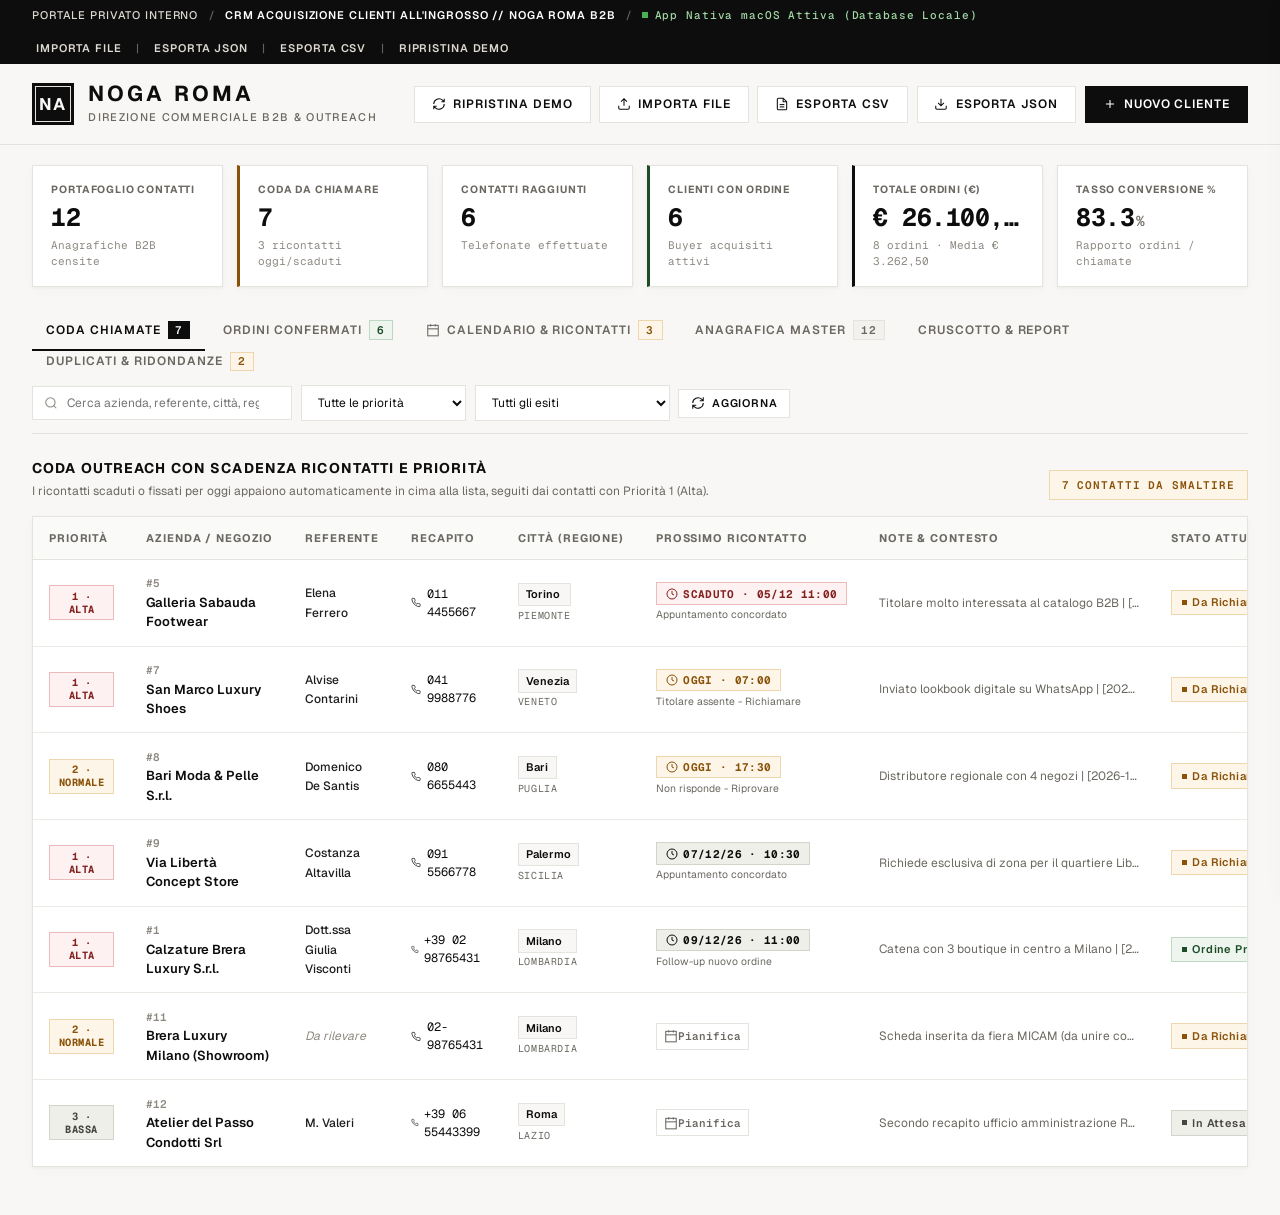
==== commit 34b2dec9: "MACOS-ICON-PERSISTENCE-007: Icona ufficiale NA in palette NOGA ROMA, auto-update e persistenza dati " ====
--- a/NOGA Gestionale.app/Contents/Resources/app/index.html
+++ b/NOGA Gestionale.app/Contents/Resources/app/index.html
@@ -10,6 +10,7 @@
   <link rel="preconnect" href="https://fonts.googleapis.com">
   <link rel="preconnect" href="https://fonts.gstatic.com" crossorigin>
   <link href="https://fonts.googleapis.com/css2?family=Geist+Mono:wght@400;500;600;700&family=Geist:wght@300;400;500;600;700&display=swap" rel="stylesheet">
+  <link rel="icon" type="image/png" href="AppIcon.png">
 
   <link rel="stylesheet" href="style.css">
 </head>
@@ -42,9 +43,12 @@
   <!-- Header Principale Minimal & Luxury -->
   <header class="main-header">
     <div class="header-inner">
-      <div class="brand-area">
-        <h1 class="brand-title">NOGA ROMA</h1>
-        <span class="brand-subtitle">DIREZIONE COMMERCIALE B2B &amp; OUTREACH</span>
+      <div class="brand-identity">
+        <div class="brand-monogram" aria-hidden="true">NA</div>
+        <div class="brand-area">
+          <h1 class="brand-title">NOGA ROMA</h1>
+          <span class="brand-subtitle">DIREZIONE COMMERCIALE B2B &amp; OUTREACH</span>
+        </div>
       </div>
 
       <div class="header-actions">
--- a/NOGA Gestionale.app/Contents/Resources/app/style.css
+++ b/NOGA Gestionale.app/Contents/Resources/app/style.css
@@ -211,6 +211,31 @@
   align-items: center;
   gap: 1.25rem;
   flex-wrap: wrap;
+}
+
+.brand-identity {
+  display: flex;
+  align-items: center;
+  gap: 0.9rem;
+}
+
+.brand-monogram {
+  width: 42px;
+  height: 42px;
+  background-color: var(--text-noir);
+  color: var(--bg-sand);
+  border: 1px solid var(--text-noir);
+  outline: 1px solid var(--border-light);
+  outline-offset: -4px;
+  display: inline-flex;
+  align-items: center;
+  justify-content: center;
+  font-family: var(--font-main);
+  font-size: 1.05rem;
+  font-weight: 700;
+  letter-spacing: 0.1em;
+  user-select: none;
+  flex-shrink: 0;
 }
 
 .brand-area {
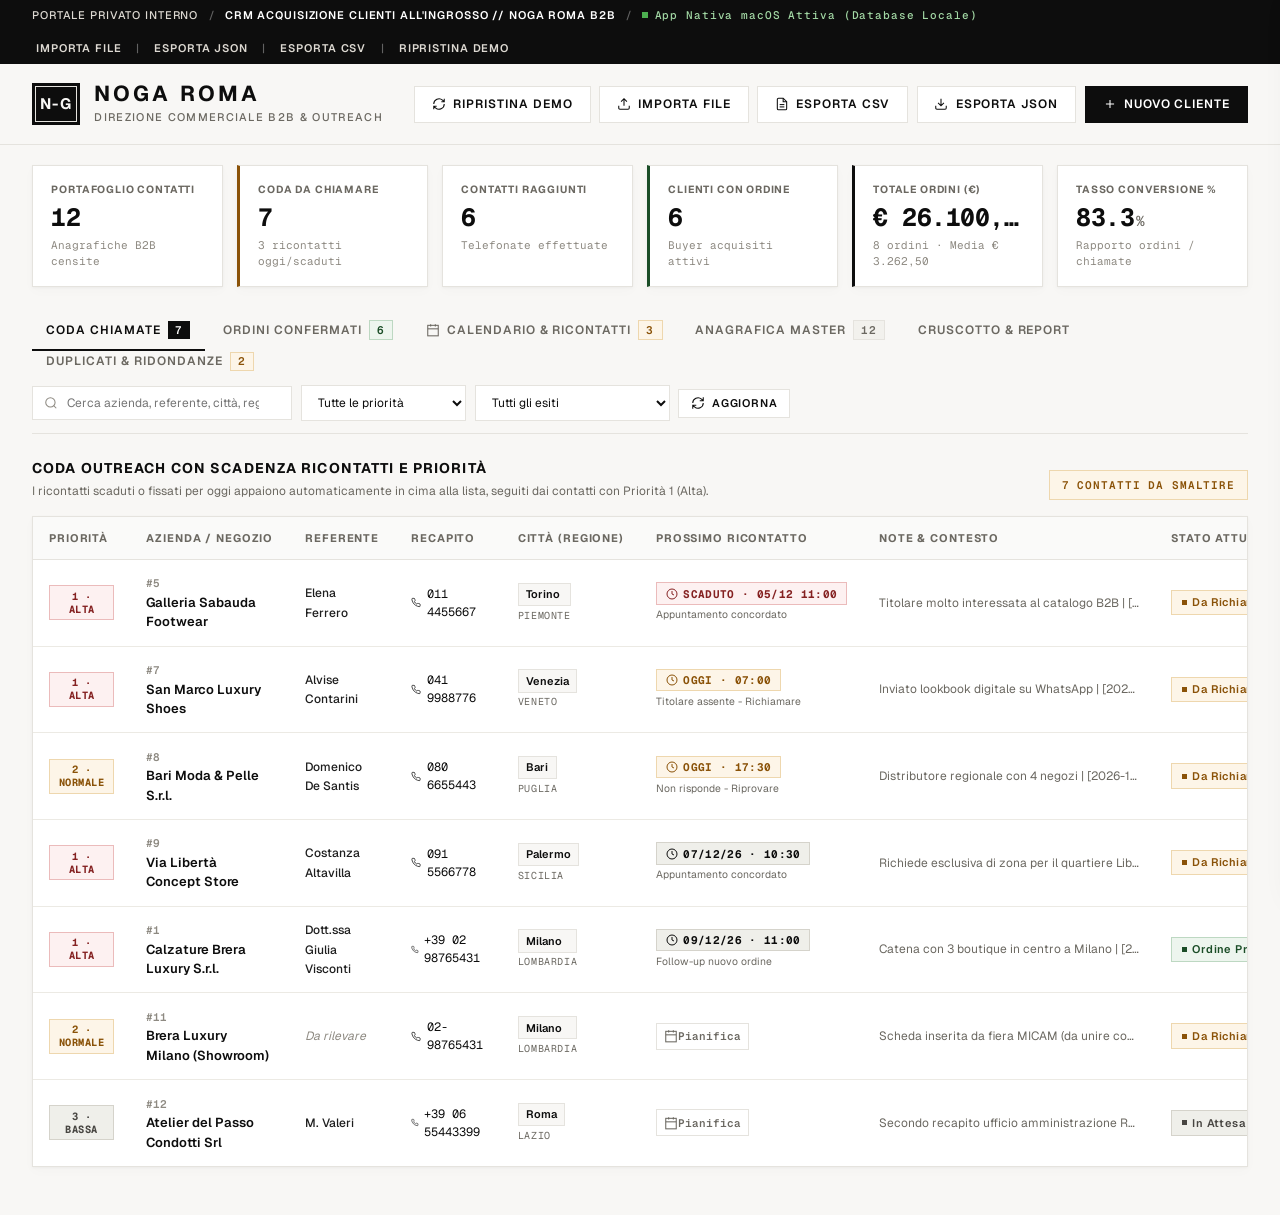
==== commit 1d10d97e: "MACOS-ICON-NG-008: Aggiorna icona ufficiale e monogramma a N-G in palette NOGA ROMA" ====
--- a/NOGA Gestionale.app/Contents/Resources/app/index.html
+++ b/NOGA Gestionale.app/Contents/Resources/app/index.html
@@ -44,7 +44,7 @@
   <header class="main-header">
     <div class="header-inner">
       <div class="brand-identity">
-        <div class="brand-monogram" aria-hidden="true">NA</div>
+        <div class="brand-monogram" aria-hidden="true">N-G</div>
         <div class="brand-area">
           <h1 class="brand-title">NOGA ROMA</h1>
           <span class="brand-subtitle">DIREZIONE COMMERCIALE B2B &amp; OUTREACH</span>
--- a/NOGA Gestionale.app/Contents/Resources/app/style.css
+++ b/NOGA Gestionale.app/Contents/Resources/app/style.css
@@ -220,7 +220,7 @@
 }
 
 .brand-monogram {
-  width: 42px;
+  width: 48px;
   height: 42px;
   background-color: var(--text-noir);
   color: var(--bg-sand);
@@ -231,9 +231,9 @@
   align-items: center;
   justify-content: center;
   font-family: var(--font-main);
-  font-size: 1.05rem;
-  font-weight: 700;
-  letter-spacing: 0.1em;
+  font-size: 0.95rem;
+  font-weight: 700;
+  letter-spacing: 0.08em;
   user-select: none;
   flex-shrink: 0;
 }
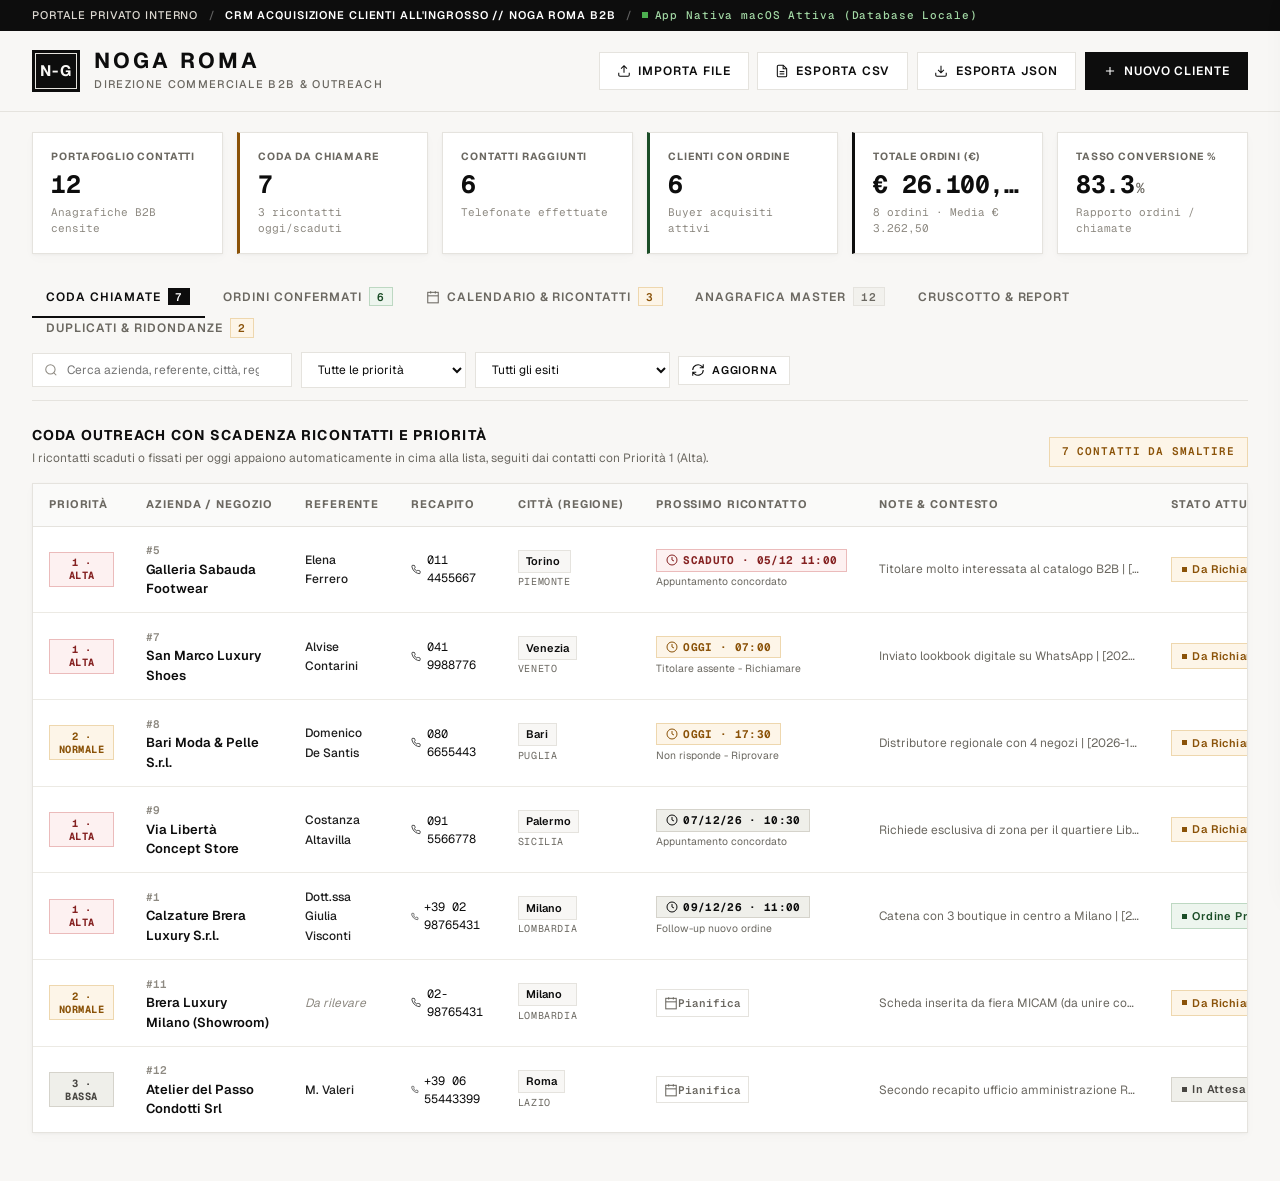
==== commit b8fac9ac: "UI-CLEAN-009: Rimuove link ridondanti top bar e pulsante Ripristina Demo dalla versione definitiva" ====
--- a/NOGA Gestionale.app/Contents/Resources/app/index.html
+++ b/NOGA Gestionale.app/Contents/Resources/app/index.html
@@ -28,15 +28,6 @@
           <span class="status-dot"></span> SQLite Attivo (crm_ingrosso.db)
         </span>
       </div>
-      <div class="announcement-actions">
-        <button type="button" class="top-bar-link" id="topBtnImporta">Importa File</button>
-        <span class="divider">|</span>
-        <button type="button" class="top-bar-link" id="topBtnEsportaJson">Esporta JSON</button>
-        <span class="divider">|</span>
-        <button type="button" class="top-bar-link" id="topBtnEsportaCsv">Esporta CSV</button>
-        <span class="divider">|</span>
-        <button type="button" class="top-bar-link" id="topBtnRipristinaDemo">Ripristina Demo</button>
-      </div>
     </div>
   </div>
 
@@ -52,13 +43,6 @@
       </div>
 
       <div class="header-actions">
-        <button type="button" class="btn btn-outline" id="btnRipristinaDemo" title="Carica il dataset dimostrativo con ordini, ricontatti, regioni e duplicati">
-          <svg class="icon" aria-hidden="true" viewBox="0 0 24 24" fill="none" stroke="currentColor" stroke-width="1.8">
-            <path d="M3 12a9 9 0 0 1 15-6.7L21 8M21 3v5h-5M21 12a9 9 0 0 1-15 6.7L3 16M3 21v-5h5"/>
-          </svg>
-          Ripristina Demo
-        </button>
-
         <button type="button" class="btn btn-outline" id="btnImportaJson" title="Importa da JSON, CSV, TXT o Copia-Incolla Excel">
           <svg class="icon" aria-hidden="true" viewBox="0 0 24 24" fill="none" stroke="currentColor" stroke-width="1.8">
             <path d="M21 15v4a2 2 0 0 1-2 2H5a2 2 0 0 1-2-2v-4M17 8l-5-5-5 5M12 3v12"/>
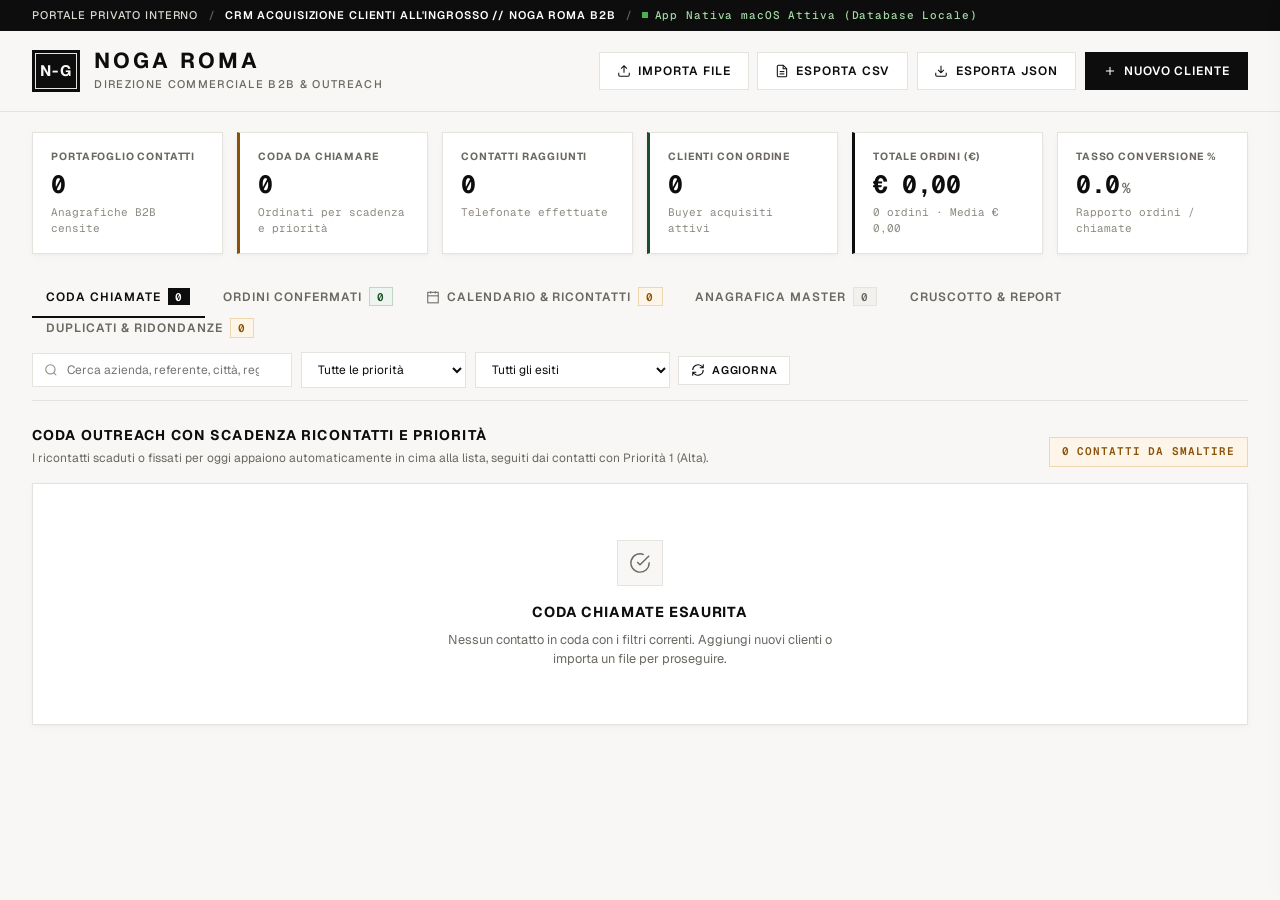
==== commit 96bbf893: "fix(macos): remove all demo data and fix standby/refresh persistence (v5.0)" ====
--- a/NOGA Gestionale.app/Contents/Resources/app/index.html
+++ b/NOGA Gestionale.app/Contents/Resources/app/index.html
@@ -1059,10 +1059,7 @@
 
         <div class="import-actions-row">
           <button type="button" class="btn btn-outline w-100" id="btnCaricaFileJson">
-            Sfoglia File Locale (.json / .csv / .txt)
-          </button>
-          <button type="button" class="btn btn-outline w-100" id="btnImportaDefaultFile">
-            Carica 'contatti_lead.json' dal Server
+            Sfoglia File dal Computer (.json / .csv / .txt)
           </button>
         </div>
 
